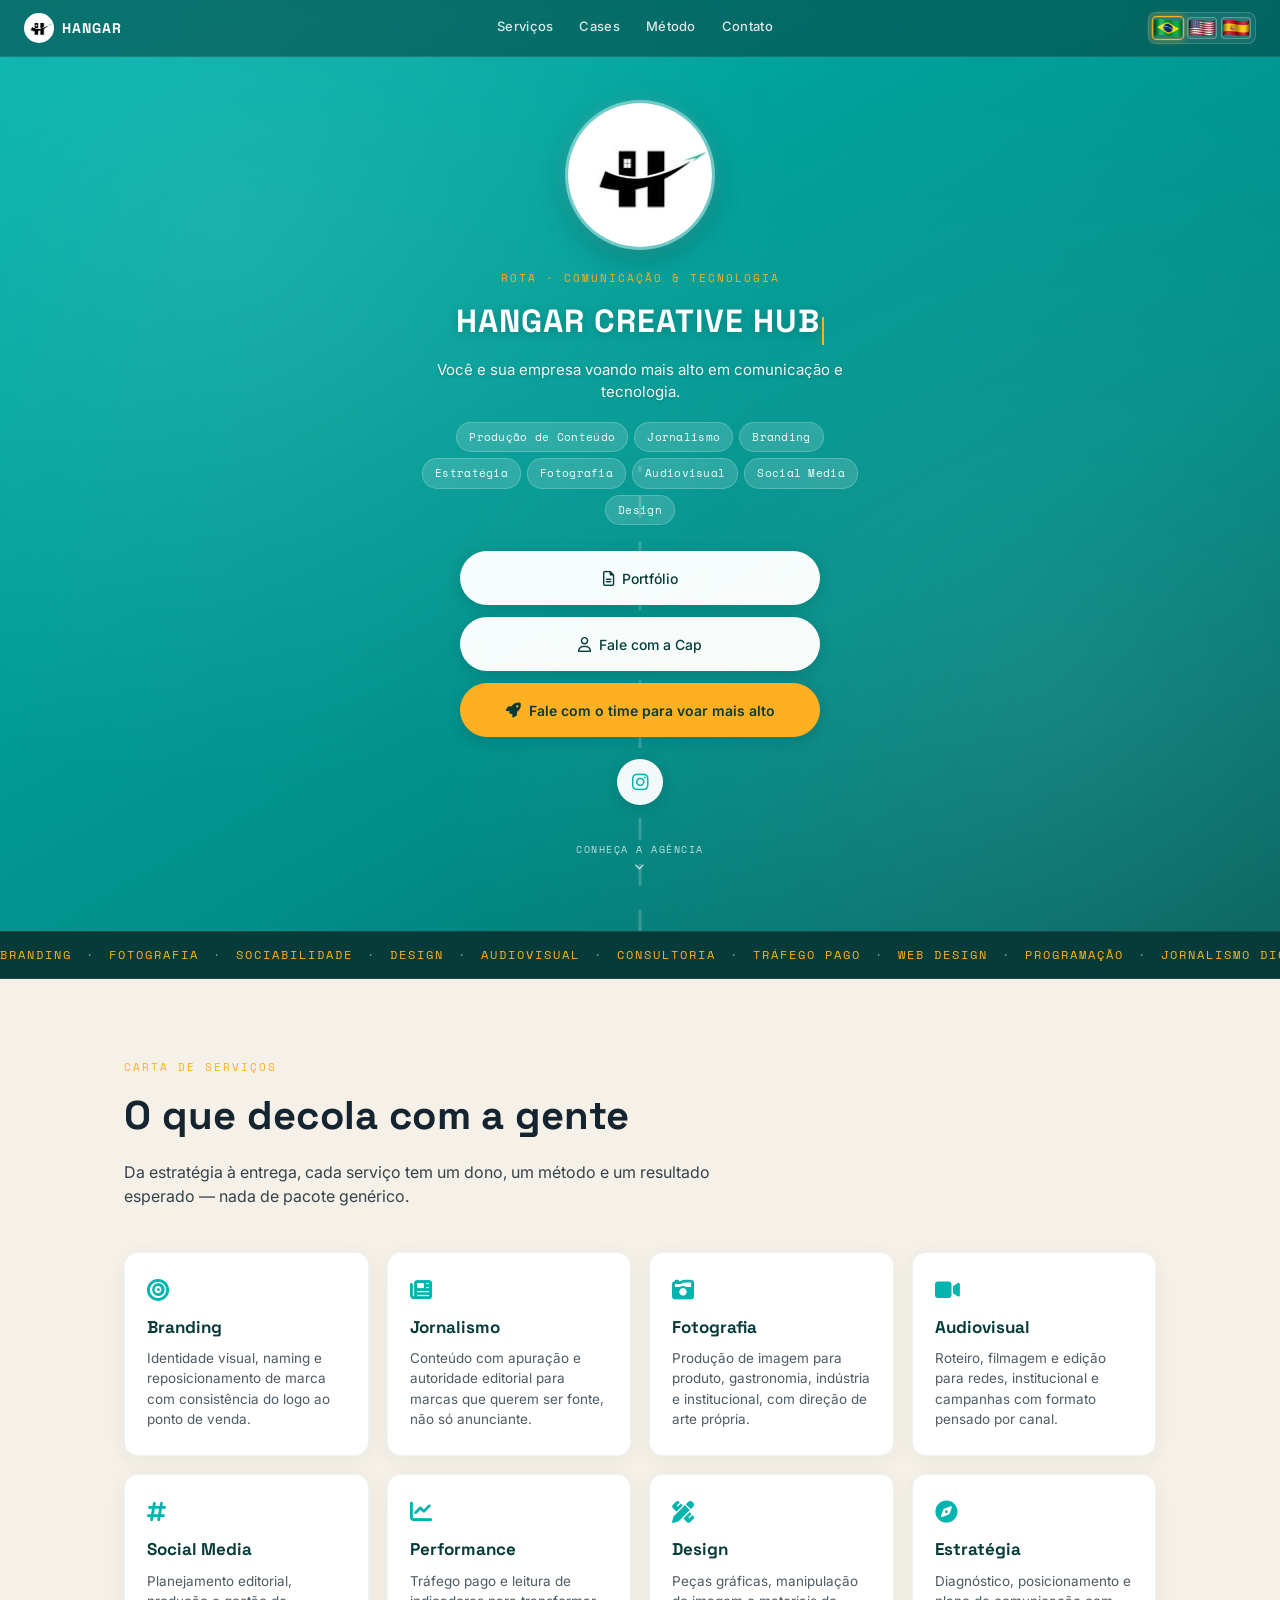
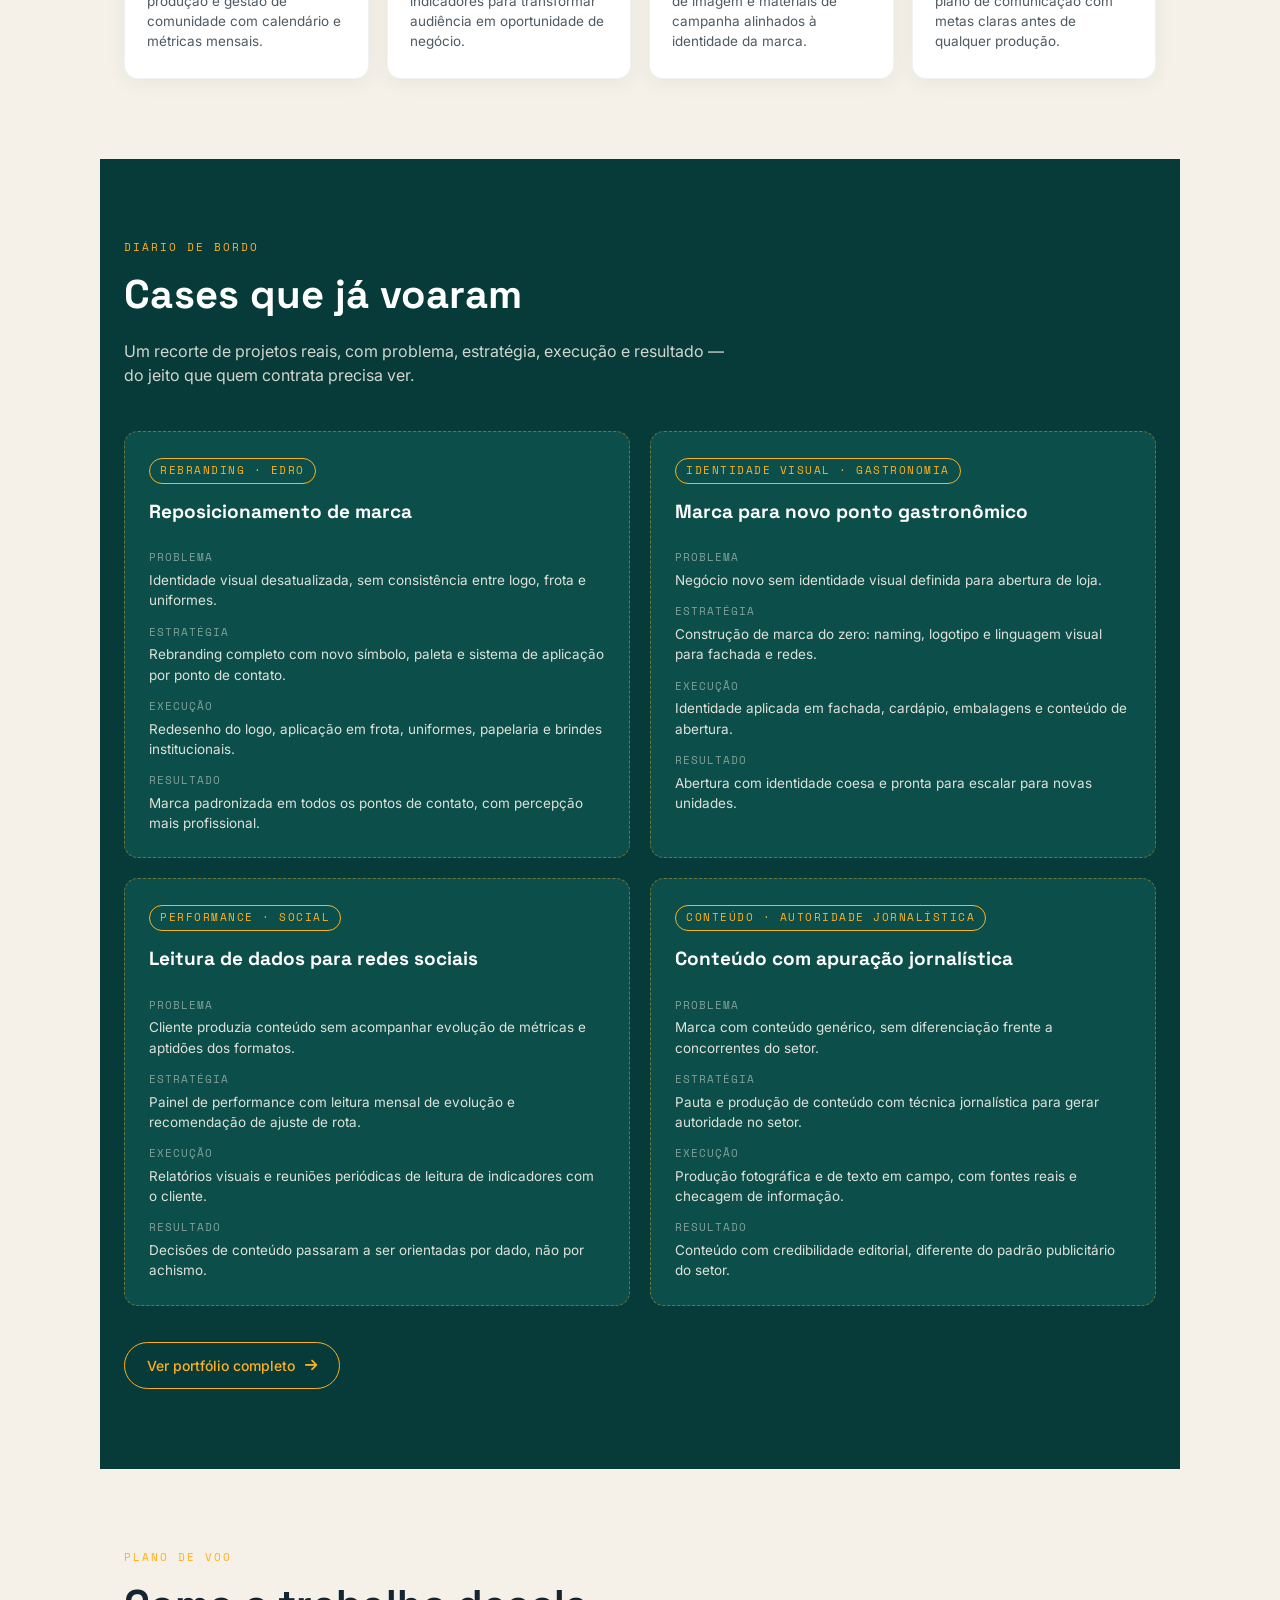
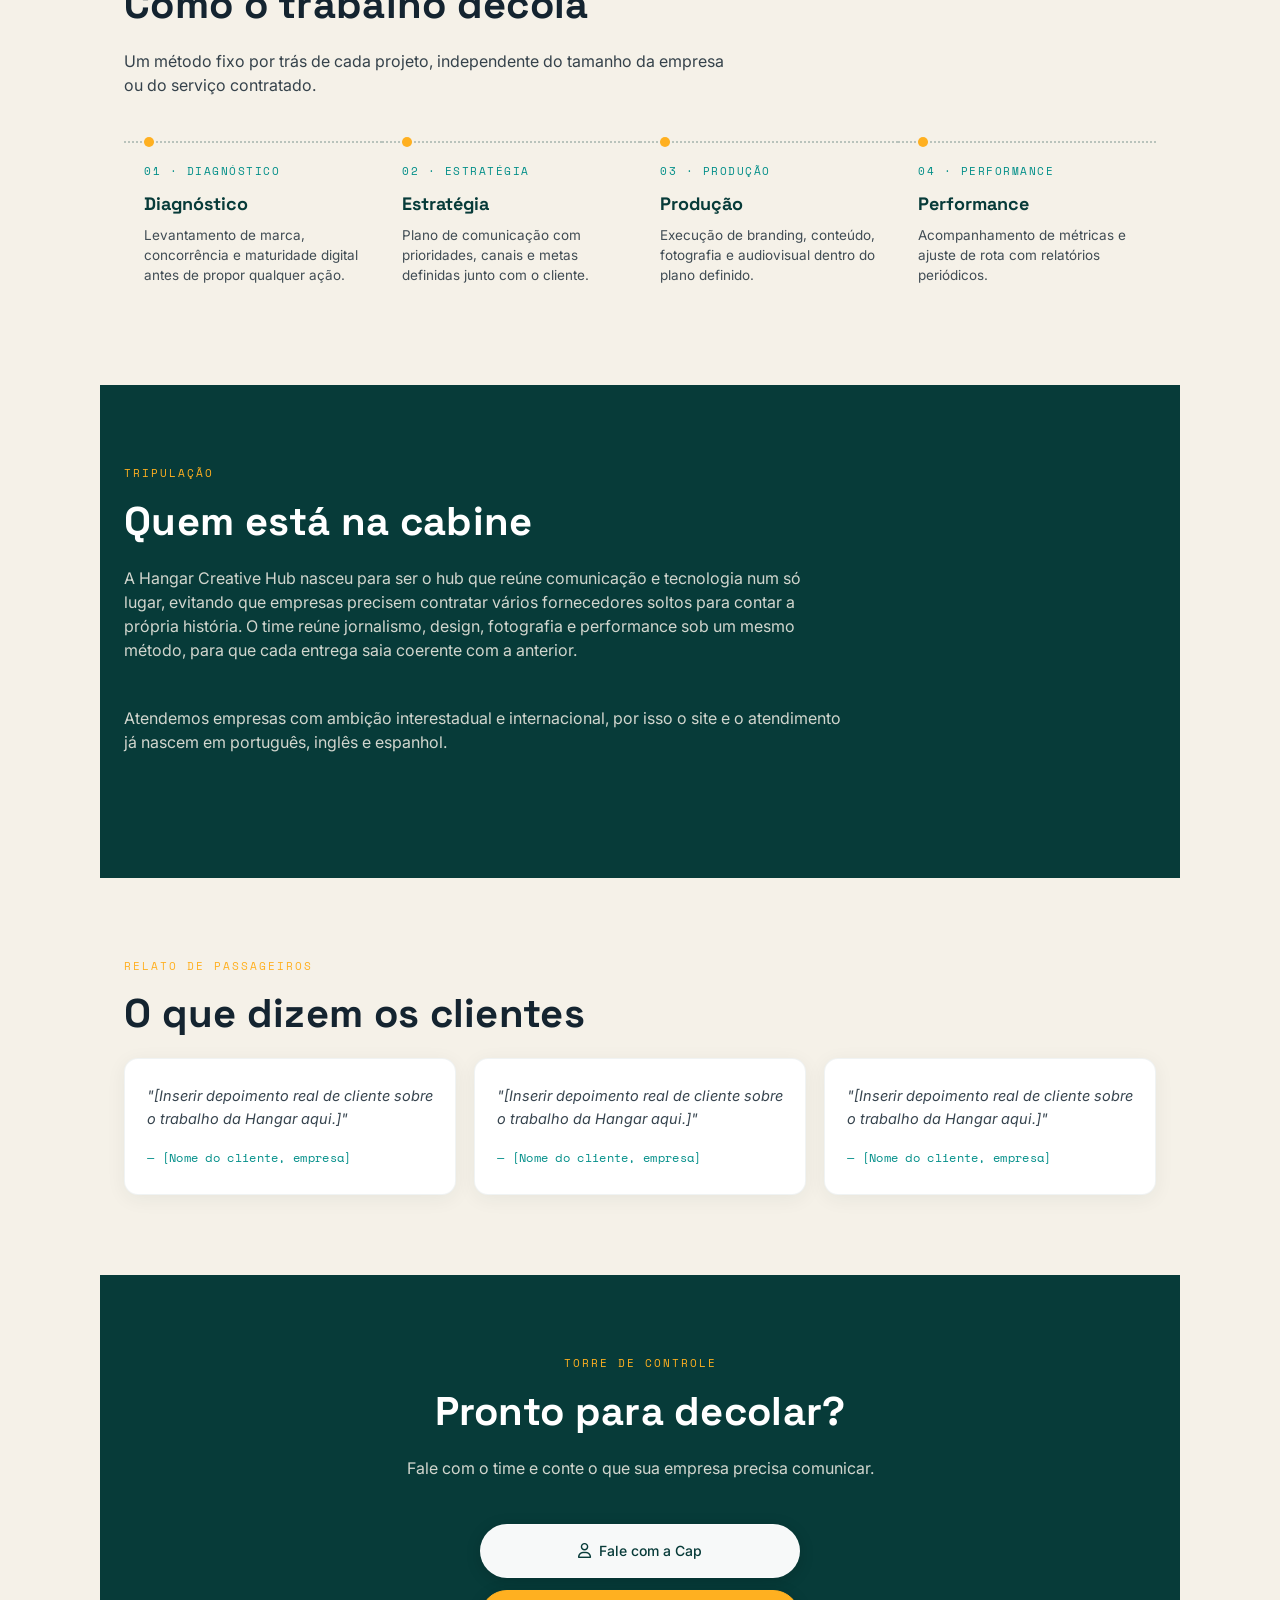
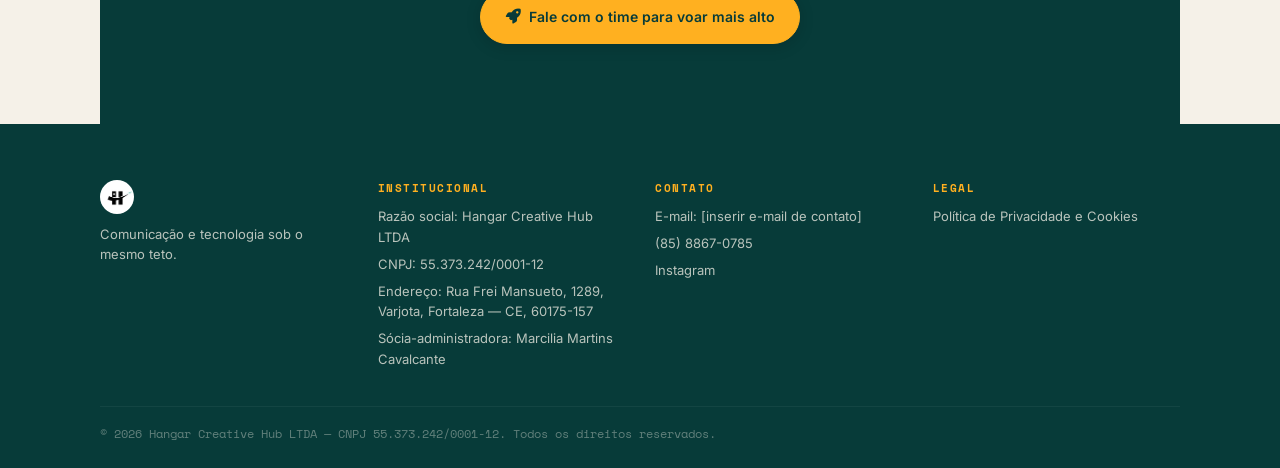
==== index.html @ 0e2d7eeb "Add files via upload" ====
<!DOCTYPE html>
<html lang="pt-BR">
<head>
<meta charset="UTF-8">
<meta name="viewport" content="width=device-width, initial-scale=1.0">
<title>Hangar Creative Hub | Agência de Comunicação e Tecnologia</title>
<meta name="description" content="Hangar Creative Hub: agência de branding, jornalismo, conteúdo, performance e design que faz você e sua empresa voarem mais alto. Estratégia, produção e resultado, tudo sob o mesmo teto.">
<meta property="og:title" content="Hangar Creative Hub">
<meta property="og:description" content="Você e sua empresa voando mais alto em comunicação e tecnologia.">
<meta property="og:type" content="website">
<meta property="og:url" content="https://www.hangarcreativehub.com/">
<link rel="icon" href="images/logo-hangar.png">

<!-- Fontes -->
<link rel="preconnect" href="https://fonts.googleapis.com">
<link href="https://fonts.googleapis.com/css2?family=Space+Grotesk:wght@500;700&family=Space+Mono:wght@400;700&family=Inter:wght@300;400;500;600&display=swap" rel="stylesheet">

<!-- CSS -->
<link rel="stylesheet" href="style.css">
<link rel="stylesheet" href="https://cdnjs.cloudflare.com/ajax/libs/font-awesome/6.4.0/css/all.min.css">

<script type="application/ld+json">
{
  "@context": "https://schema.org",
  "@type": "Organization",
  "name": "Hangar Creative Hub",
  "legalName": "Hangar Creative Hub LTDA",
  "taxID": "55.373.242/0001-12",
  "url": "https://www.hangarcreativehub.com/",
  "logo": "https://www.hangarcreativehub.com/images/logo-hangar.png",
  "description": "Agência de branding, jornalismo, conteúdo, performance e design.",
  "sameAs": ["https://www.instagram.com/hangarcreativehub/"],
  "address": {
    "@type": "PostalAddress",
    "streetAddress": "Rua Frei Mansueto, 1289, Varjota",
    "addressLocality": "Fortaleza",
    "addressRegion": "CE",
    "postalCode": "60175-157",
    "addressCountry": "BR"
  }
}
</script>
</head>
<body>

<!-- TOPO FIXO -->
<header class="topbar">
    <a href="#topo" class="topbar-logo">
        <img src="images/logo-hangar.png" alt="Hangar Creative Hub">
        <span>HANGAR</span>
    </a>

    <nav class="topbar-nav">
        <a href="#servicos" data-i18n="nav.servicos">Serviços</a>
        <a href="#cases" data-i18n="nav.cases">Cases</a>
        <a href="#metodo" data-i18n="nav.metodo">Método</a>
        <a href="#contato" data-i18n="nav.contato">Contato</a>
    </nav>

    <div class="language-selector">
        <button class="lang-btn pt active" data-lang="pt" title="Português">
            <img src="images/brasil.png" alt="Português" class="flag-icon">
        </button>
        <button class="lang-btn en" data-lang="en" title="English">
            <img src="images/eua.png" alt="English" class="flag-icon">
        </button>
        <button class="lang-btn es" data-lang="es" title="Español">
            <img src="images/es.png" alt="Español" class="flag-icon">
        </button>
    </div>
</header>

<main id="topo">

    <!-- HERO / CARTÃO DE LINKS -->
    <section class="hero">
        <div class="hero-runway" aria-hidden="true">
            <i class="fas fa-paper-plane hero-plane" aria-hidden="true"></i>
        </div>
        <div class="hero-inner">
            <img src="images/logo-hangar.png" alt="Hangar Creative Hub" class="profile-pic">

            <p class="eyebrow" data-i18n="hero.eyebrow">ROTA · COMUNICAÇÃO &amp; TECNOLOGIA</p>

            <h1 id="typingTitle">HANGAR CREATIVE HUB</h1>

            <p class="main-description" data-i18n="hero.subtitle">Você e sua empresa voando mais alto em comunicação e tecnologia.</p>

            <div class="bubbles-container">
                <span class="bubble" data-i18n="bubble.1">Produção de Conteúdo</span>
                <span class="bubble" data-i18n="bubble.2">Jornalismo</span>
                <span class="bubble" data-i18n="bubble.3">Branding</span>
                <span class="bubble" data-i18n="bubble.4">Estratégia</span>
                <span class="bubble" data-i18n="bubble.5">Fotografia</span>
                <span class="bubble" data-i18n="bubble.6">Audiovisual</span>
                <span class="bubble" data-i18n="bubble.7">Social Media</span>
                <span class="bubble" data-i18n="bubble.8">Design</span>
            </div>

            <div class="buttons-container">
                <a href="Portifolio/Portifolio Hangar.pdf" target="_blank" class="link-button portfolio" rel="noopener noreferrer">
                    <div class="link-button-content">
                        <i class="far fa-file-alt"></i>
                        <span class="button-text" data-i18n="btn.portfolio">Portfólio</span>
                    </div>
                </a>

                <a href="https://api.whatsapp.com/send?phone=558588670785&text=Olá! Gostaria de falar com a Cap da Hangar Creative Hub."
                   class="link-button cap" target="_blank" rel="noopener noreferrer">
                    <div class="link-button-content">
                        <i class="far fa-user"></i>
                        <span class="button-text" data-i18n="btn.cap">Fale com a Cap</span>
                    </div>
                </a>

                <a href="https://api.whatsapp.com/send?phone=5511998933401&text=Olá! Quero falar com o time da Hangar Creative Hub e voar mais alto."
                   class="link-button" target="_blank" rel="noopener noreferrer">
                    <div class="link-button-content">
                        <i class="fas fa-rocket"></i>
                        <span class="button-text" data-i18n="btn.team">Fale com o time para voar mais alto</span>
                    </div>
                </a>
            </div>

            <div class="social-links">
                <a href="https://www.instagram.com/hangarcreativehub/" class="social-icon" aria-label="Instagram" target="_blank" rel="noopener noreferrer">
                    <i class="fab fa-instagram"></i>
                </a>
            </div>

            <a class="scroll-cue" href="#servicos" aria-label="Rolar para saber mais">
                <span data-i18n="hero.scroll">conheça a agência</span>
                <i class="fas fa-chevron-down"></i>
            </a>
        </div>
    </section>

    <!-- PAINEL DE APTIDÕES ESTILO QUADRO DE VOOS -->
    <section class="board" aria-label="Aptidões">
        <div class="board-track">
            <span data-i18n="board.1">BRANDING</span>
            <span>·</span>
            <span data-i18n="board.2">FOTOGRAFIA</span>
            <span>·</span>
            <span data-i18n="board.3">SOCIABILIDADE</span>
            <span>·</span>
            <span data-i18n="board.4">DESIGN</span>
            <span>·</span>
            <span data-i18n="board.5">AUDIOVISUAL</span>
            <span>·</span>
            <span data-i18n="board.6">CONSULTORIA</span>
            <span>·</span>
            <span data-i18n="board.7">TRÁFEGO PAGO</span>
            <span>·</span>
            <span data-i18n="board.8">WEB DESIGN</span>
            <span>·</span>
            <span data-i18n="board.9">PROGRAMAÇÃO</span>
            <span>·</span>
            <span data-i18n="board.10">JORNALISMO DIGITAL</span>
            <span>·</span>
        </div>
    </section>

    <!-- SERVIÇOS -->
    <section id="servicos" class="section section-light">
        <p class="eyebrow" data-i18n="servicos.eyebrow">CARTA DE SERVIÇOS</p>
        <h2 data-i18n="servicos.titulo">O que decola com a gente</h2>
        <p class="section-lead" data-i18n="servicos.lead">Da estratégia à entrega, cada serviço tem um dono, um método e um resultado esperado — nada de pacote genérico.</p>

        <div class="cards-grid">
            <article class="service-card">
                <i class="fas fa-bullseye"></i>
                <h3 data-i18n="servico.branding.titulo">Branding</h3>
                <p data-i18n="servico.branding.desc">Identidade visual, naming e reposicionamento de marca com consistência do logo ao ponto de venda.</p>
            </article>
            <article class="service-card">
                <i class="fas fa-newspaper"></i>
                <h3 data-i18n="servico.jornalismo.titulo">Jornalismo</h3>
                <p data-i18n="servico.jornalismo.desc">Conteúdo com apuração e autoridade editorial para marcas que querem ser fonte, não só anunciante.</p>
            </article>
            <article class="service-card">
                <i class="fas fa-camera-retro"></i>
                <h3 data-i18n="servico.fotografia.titulo">Fotografia</h3>
                <p data-i18n="servico.fotografia.desc">Produção de imagem para produto, gastronomia, indústria e institucional, com direção de arte própria.</p>
            </article>
            <article class="service-card">
                <i class="fas fa-video"></i>
                <h3 data-i18n="servico.audiovisual.titulo">Audiovisual</h3>
                <p data-i18n="servico.audiovisual.desc">Roteiro, filmagem e edição para redes, institucional e campanhas com formato pensado por canal.</p>
            </article>
            <article class="service-card">
                <i class="fas fa-hashtag"></i>
                <h3 data-i18n="servico.social.titulo">Social Media</h3>
                <p data-i18n="servico.social.desc">Planejamento editorial, produção e gestão de comunidade com calendário e métricas mensais.</p>
            </article>
            <article class="service-card">
                <i class="fas fa-chart-line"></i>
                <h3 data-i18n="servico.performance.titulo">Performance</h3>
                <p data-i18n="servico.performance.desc">Tráfego pago e leitura de indicadores para transformar audiência em oportunidade de negócio.</p>
            </article>
            <article class="service-card">
                <i class="fas fa-pen-ruler"></i>
                <h3 data-i18n="servico.design.titulo">Design</h3>
                <p data-i18n="servico.design.desc">Peças gráficas, manipulação de imagem e materiais de campanha alinhados à identidade da marca.</p>
            </article>
            <article class="service-card">
                <i class="fas fa-compass"></i>
                <h3 data-i18n="servico.estrategia.titulo">Estratégia</h3>
                <p data-i18n="servico.estrategia.desc">Diagnóstico, posicionamento e plano de comunicação com metas claras antes de qualquer produção.</p>
            </article>
        </div>
    </section>

    <!-- CASES -->
    <section id="cases" class="section section-dark">
        <p class="eyebrow" data-i18n="cases.eyebrow">DIÁRIO DE BORDO</p>
        <h2 data-i18n="cases.titulo">Cases que já voaram</h2>
        <p class="section-lead" data-i18n="cases.lead">Um recorte de projetos reais, com problema, estratégia, execução e resultado — do jeito que quem contrata precisa ver.</p>

        <div class="cases-grid">
            <article class="case-card">
                <div class="case-tag" data-i18n="case1.tag">REBRANDING · EDRO</div>
                <h3 data-i18n="case1.titulo">Reposicionamento de marca</h3>
                <dl>
                    <dt data-i18n="case.problema">Problema</dt>
                    <dd data-i18n="case1.problema">Identidade visual desatualizada, sem consistência entre logo, frota e uniformes.</dd>
                    <dt data-i18n="case.estrategia">Estratégia</dt>
                    <dd data-i18n="case1.estrategia">Rebranding completo com novo símbolo, paleta e sistema de aplicação por ponto de contato.</dd>
                    <dt data-i18n="case.execucao">Execução</dt>
                    <dd data-i18n="case1.execucao">Redesenho do logo, aplicação em frota, uniformes, papelaria e brindes institucionais.</dd>
                    <dt data-i18n="case.resultado">Resultado</dt>
                    <dd data-i18n="case1.resultado">Marca padronizada em todos os pontos de contato, com percepção mais profissional. <em data-i18n="case.metricaplaceholder">[inserir métrica real de resultado]</em></dd>
                </dl>
            </article>

            <article class="case-card">
                <div class="case-tag" data-i18n="case2.tag">IDENTIDADE VISUAL · GASTRONOMIA</div>
                <h3 data-i18n="case2.titulo">Marca para novo ponto gastronômico</h3>
                <dl>
                    <dt data-i18n="case.problema">Problema</dt>
                    <dd data-i18n="case2.problema">Negócio novo sem identidade visual definida para abertura de loja.</dd>
                    <dt data-i18n="case.estrategia">Estratégia</dt>
                    <dd data-i18n="case2.estrategia">Construção de marca do zero: naming, logotipo e linguagem visual para fachada e redes.</dd>
                    <dt data-i18n="case.execucao">Execução</dt>
                    <dd data-i18n="case2.execucao">Identidade aplicada em fachada, cardápio, embalagens e conteúdo de abertura.</dd>
                    <dt data-i18n="case.resultado">Resultado</dt>
                    <dd data-i18n="case2.resultado">Abertura com identidade coesa e pronta para escalar para novas unidades. <em data-i18n="case.metricaplaceholder">[inserir métrica real de resultado]</em></dd>
                </dl>
            </article>

            <article class="case-card">
                <div class="case-tag" data-i18n="case3.tag">PERFORMANCE · SOCIAL</div>
                <h3 data-i18n="case3.titulo">Leitura de dados para redes sociais</h3>
                <dl>
                    <dt data-i18n="case.problema">Problema</dt>
                    <dd data-i18n="case3.problema">Cliente produzia conteúdo sem acompanhar evolução de métricas e aptidões dos formatos.</dd>
                    <dt data-i18n="case.estrategia">Estratégia</dt>
                    <dd data-i18n="case3.estrategia">Painel de performance com leitura mensal de evolução e recomendação de ajuste de rota.</dd>
                    <dt data-i18n="case.execucao">Execução</dt>
                    <dd data-i18n="case3.execucao">Relatórios visuais e reuniões periódicas de leitura de indicadores com o cliente.</dd>
                    <dt data-i18n="case.resultado">Resultado</dt>
                    <dd data-i18n="case3.resultado">Decisões de conteúdo passaram a ser orientadas por dado, não por achismo. <em data-i18n="case.metricaplaceholder">[inserir métrica real de resultado]</em></dd>
                </dl>
            </article>

            <article class="case-card">
                <div class="case-tag" data-i18n="case4.tag">CONTEÚDO · AUTORIDADE JORNALÍSTICA</div>
                <h3 data-i18n="case4.titulo">Conteúdo com apuração jornalística</h3>
                <dl>
                    <dt data-i18n="case.problema">Problema</dt>
                    <dd data-i18n="case4.problema">Marca com conteúdo genérico, sem diferenciação frente a concorrentes do setor.</dd>
                    <dt data-i18n="case.estrategia">Estratégia</dt>
                    <dd data-i18n="case4.estrategia">Pauta e produção de conteúdo com técnica jornalística para gerar autoridade no setor.</dd>
                    <dt data-i18n="case.execucao">Execução</dt>
                    <dd data-i18n="case4.execucao">Produção fotográfica e de texto em campo, com fontes reais e checagem de informação.</dd>
                    <dt data-i18n="case.resultado">Resultado</dt>
                    <dd data-i18n="case4.resultado">Conteúdo com credibilidade editorial, diferente do padrão publicitário do setor. <em data-i18n="case.metricaplaceholder">[inserir métrica real de resultado]</em></dd>
                </dl>
            </article>
        </div>

        <a href="Portifolio/Portifolio Hangar.pdf" target="_blank" rel="noopener noreferrer" class="ghost-button">
            <span data-i18n="cases.cta">Ver portfólio completo</span> <i class="fas fa-arrow-right"></i>
        </a>
    </section>

    <!-- MÉTODO -->
    <section id="metodo" class="section section-light">
        <p class="eyebrow" data-i18n="metodo.eyebrow">PLANO DE VOO</p>
        <h2 data-i18n="metodo.titulo">Como o trabalho decola</h2>
        <p class="section-lead" data-i18n="metodo.lead">Um método fixo por trás de cada projeto, independente do tamanho da empresa ou do serviço contratado.</p>

        <ol class="flightpath">
            <li>
                <span class="leg">01 · DIAGNÓSTICO</span>
                <h3 data-i18n="metodo1.titulo">Diagnóstico</h3>
                <p data-i18n="metodo1.desc">Levantamento de marca, concorrência e maturidade digital antes de propor qualquer ação.</p>
            </li>
            <li>
                <span class="leg">02 · ESTRATÉGIA</span>
                <h3 data-i18n="metodo2.titulo">Estratégia</h3>
                <p data-i18n="metodo2.desc">Plano de comunicação com prioridades, canais e metas definidas junto com o cliente.</p>
            </li>
            <li>
                <span class="leg">03 · PRODUÇÃO</span>
                <h3 data-i18n="metodo3.titulo">Produção</h3>
                <p data-i18n="metodo3.desc">Execução de branding, conteúdo, fotografia e audiovisual dentro do plano definido.</p>
            </li>
            <li>
                <span class="leg">04 · PERFORMANCE</span>
                <h3 data-i18n="metodo4.titulo">Performance</h3>
                <p data-i18n="metodo4.desc">Acompanhamento de métricas e ajuste de rota com relatórios periódicos.</p>
            </li>
        </ol>
    </section>

    <!-- SOBRE -->
    <section id="sobre" class="section section-dark sobre">
        <p class="eyebrow" data-i18n="sobre.eyebrow">TRIPULAÇÃO</p>
        <h2 data-i18n="sobre.titulo">Quem está na cabine</h2>
        <p class="section-lead" data-i18n="sobre.lead">A Hangar Creative Hub nasceu para ser o hub que reúne comunicação e tecnologia num só lugar, evitando que empresas precisem contratar vários fornecedores soltos para contar a própria história. O time reúne jornalismo, design, fotografia e performance sob um mesmo método, para que cada entrega saia coerente com a anterior.</p>
        <p class="section-lead" data-i18n="sobre.lead2">Atendemos empresas com ambição interestadual e internacional, por isso o site e o atendimento já nascem em português, inglês e espanhol.</p>
    </section>

    <!-- DEPOIMENTOS -->
    <section id="depoimentos" class="section section-light">
        <p class="eyebrow" data-i18n="depo.eyebrow">RELATO DE PASSAGEIROS</p>
        <h2 data-i18n="depo.titulo">O que dizem os clientes</h2>
        <div class="cards-grid testimonials">
            <blockquote class="testimonial">
                <p data-i18n="depo1.texto">"[Inserir depoimento real de cliente sobre o trabalho da Hangar aqui.]"</p>
                <cite data-i18n="depo1.autor">— [Nome do cliente, empresa]</cite>
            </blockquote>
            <blockquote class="testimonial">
                <p data-i18n="depo2.texto">"[Inserir depoimento real de cliente sobre o trabalho da Hangar aqui.]"</p>
                <cite data-i18n="depo2.autor">— [Nome do cliente, empresa]</cite>
            </blockquote>
            <blockquote class="testimonial">
                <p data-i18n="depo3.texto">"[Inserir depoimento real de cliente sobre o trabalho da Hangar aqui.]"</p>
                <cite data-i18n="depo3.autor">— [Nome do cliente, empresa]</cite>
            </blockquote>
        </div>
    </section>

    <!-- CONTATO -->
    <section id="contato" class="section section-dark contato">
        <div class="contato-inner">
            <p class="eyebrow" data-i18n="contato.eyebrow">TORRE DE CONTROLE</p>
            <h2 data-i18n="contato.titulo">Pronto para decolar?</h2>
            <p class="section-lead" data-i18n="contato.lead">Fale com o time e conte o que sua empresa precisa comunicar.</p>
            <div class="buttons-container narrow">
                <a href="https://api.whatsapp.com/send?phone=558588670785&text=Olá! Gostaria de falar com a Cap da Hangar Creative Hub."
                   class="link-button cap" target="_blank" rel="noopener noreferrer">
                    <div class="link-button-content">
                        <i class="far fa-user"></i>
                        <span class="button-text" data-i18n="btn.cap">Fale com a Cap</span>
                    </div>
                </a>
                <a href="https://api.whatsapp.com/send?phone=5511998933401&text=Olá! Quero falar com o time da Hangar Creative Hub e voar mais alto."
                   class="link-button" target="_blank" rel="noopener noreferrer">
                    <div class="link-button-content">
                        <i class="fas fa-rocket"></i>
                        <span class="button-text" data-i18n="btn.team">Fale com o time para voar mais alto</span>
                    </div>
                </a>
            </div>
        </div>
    </section>

</main>

<!-- RODAPÉ / TRANSPARÊNCIA INSTITUCIONAL -->
<footer class="site-footer">
    <div class="footer-grid">
        <div>
            <img src="images/logo-hangar.png" alt="Hangar Creative Hub" class="footer-logo">
            <p data-i18n="footer.tagline">Comunicação e tecnologia sob o mesmo teto.</p>
        </div>
        <div>
            <h4 data-i18n="footer.institucional">Institucional</h4>
            <p data-i18n="footer.razaosocial">Razão social: Hangar Creative Hub LTDA</p>
            <p data-i18n="footer.cnpj">CNPJ: 55.373.242/0001-12</p>
            <p data-i18n="footer.endereco">Endereço: Rua Frei Mansueto, 1289, Varjota, Fortaleza — CE, 60175-157</p>
            <p data-i18n="footer.socia">Sócia-administradora: Marcilia Martins Cavalcante</p>
        </div>
        <div>
            <h4 data-i18n="footer.contato">Contato</h4>
            <p data-i18n="footer.email">E-mail: [inserir e-mail de contato]</p>
            <p><a href="tel:+558588670785">(85) 8867-0785</a></p>
            <p><a href="https://www.instagram.com/hangarcreativehub/" target="_blank" rel="noopener noreferrer">Instagram</a></p>
        </div>
        <div>
            <h4 data-i18n="footer.legal">Legal</h4>
            <p><a href="privacidade.html" data-i18n="footer.privacidade">Política de Privacidade e Cookies</a></p>
        </div>
    </div>
    <p class="footer-copy" data-i18n="footer.copy">© 2026 Hangar Creative Hub LTDA — CNPJ 55.373.242/0001-12. Todos os direitos reservados.</p>
</footer>

<script src="script.js"></script>
</body>
</html>
---- style.css ----
/* ============================================
   HANGAR CREATIVE HUB — Design tokens
   Tema: aviação / hangar / "voar mais alto"
   ============================================ */
:root {
    --teal: #01B5AE;
    --teal-dark: #018E88;
    --navy: #073B39;
    --navy-soft: #0C4F4A;
    --sand: #F5F1E8;
    --amber: #FFB020;
    --white: #FFFFFF;
    --ink: #142430;

    --font-display: 'Space Grotesk', 'Inter', sans-serif;
    --font-body: 'Inter', -apple-system, BlinkMacSystemFont, 'Segoe UI', Roboto, sans-serif;
    --font-mono: 'Space Mono', monospace;

    --radius-lg: 22px;
    --radius-md: 14px;
    --radius-pill: 45px;
}

* {
    margin: 0;
    padding: 0;
    box-sizing: border-box;
}

html {
    scroll-behavior: smooth;
}

body {
    font-family: var(--font-body);
    color: var(--ink);
    line-height: 1.5;
    background: var(--sand);
    overflow-x: hidden;
}

@media (prefers-reduced-motion: reduce) {
    html { scroll-behavior: auto; }
    * { animation-duration: 0.01ms !important; animation-iteration-count: 1 !important; transition-duration: 0.01ms !important; }
}

a { color: inherit; }

img { max-width: 100%; display: block; }

/* ============ TOPBAR ============ */
.topbar {
    position: fixed;
    top: 0;
    left: 0;
    width: 100%;
    z-index: 1000;
    display: flex;
    align-items: center;
    justify-content: space-between;
    padding: 12px 24px;
    background: rgba(7, 59, 57, 0.55);
    backdrop-filter: blur(10px);
    -webkit-backdrop-filter: blur(10px);
    border-bottom: 1px solid rgba(255, 255, 255, 0.08);
}

.topbar-logo {
    display: flex;
    align-items: center;
    gap: 8px;
    text-decoration: none;
    color: var(--white);
    font-family: var(--font-display);
    font-weight: 700;
    letter-spacing: 1px;
    font-size: 14px;
}

.topbar-logo img {
    width: 30px;
    height: 30px;
    border-radius: 50%;
}

.topbar-nav {
    display: none;
    gap: 26px;
}

.topbar-nav a {
    text-decoration: none;
    color: rgba(255, 255, 255, 0.85);
    font-size: 13px;
    font-weight: 500;
    letter-spacing: 0.3px;
    transition: color 0.2s ease;
    position: relative;
    padding-bottom: 3px;
}

.topbar-nav a::after {
    content: '';
    position: absolute;
    left: 0;
    bottom: 0;
    width: 0%;
    height: 1.5px;
    background: var(--amber);
    transition: width 0.25s ease;
}

.topbar-nav a:hover::after { width: 100%; }

.topbar-nav a:hover { color: var(--amber); }

@media (min-width: 860px) {
    .topbar-nav { display: flex; }
}

/* ============ SELETOR DE IDIOMA ============ */
.language-selector {
    display: flex;
    gap: 4px;
    background: rgba(255, 255, 255, 0.08);
    padding: 4px;
    border-radius: 8px;
    border: 1px solid rgba(255, 255, 255, 0.15);
}

.lang-btn {
    width: 30px;
    height: 22px;
    border-radius: 4px;
    border: 1.5px solid rgba(255, 255, 255, 0.25);
    background: rgba(255, 255, 255, 0.08);
    cursor: pointer;
    transition: all 0.2s ease;
    display: flex;
    align-items: center;
    justify-content: center;
    padding: 0;
    overflow: hidden;
}

.lang-btn:hover { transform: scale(1.08); border-color: rgba(255, 255, 255, 0.5); }

.lang-btn.active {
    border-color: var(--amber);
    box-shadow: 0 0 8px rgba(255, 176, 32, 0.5);
    transform: scale(1.08);
}

.flag-icon { width: 100%; height: 100%; object-fit: cover; display: block; }

/* ============ HERO ============ */
.hero {
    position: relative;
    min-height: 100vh;
    display: flex;
    align-items: center;
    justify-content: center;
    padding: 100px 20px 60px;
    background:
        radial-gradient(circle at 18% 25%, rgba(255, 255, 255, 0.10) 0%, transparent 45%),
        radial-gradient(circle at 82% 75%, rgba(255, 255, 255, 0.08) 0%, transparent 50%),
        linear-gradient(150deg, var(--teal) 0%, var(--teal-dark) 65%, var(--navy) 130%);
    overflow: hidden;
}

/* pista/runway decorativa */
.hero-runway {
    position: absolute;
    left: 50%;
    bottom: -10%;
    width: 3px;
    height: 60%;
    transform: translateX(-50%) rotate(0deg);
    background-image: repeating-linear-gradient(
        to top,
        rgba(255, 255, 255, 0.55) 0,
        rgba(255, 255, 255, 0.55) 22px,
        transparent 22px,
        transparent 46px
    );
    opacity: 0.35;
    pointer-events: none;
}

.hero-plane {
    position: absolute;
    left: 50%;
    bottom: 0;
    color: var(--amber);
    font-size: 14px;
    transform: translateX(-50%) rotate(-90deg);
    animation: flyUp 5s ease-in-out infinite;
    text-shadow: 0 0 10px rgba(255, 176, 32, 0.6);
}

@keyframes flyUp {
    0% { bottom: 0%; opacity: 0; }
    10% { opacity: 1; }
    90% { opacity: 1; }
    100% { bottom: 100%; opacity: 0; }
}

.hero-inner {
    max-width: 440px;
    width: 100%;
    text-align: center;
    position: relative;
    z-index: 1;
}

.profile-pic {
    width: 150px;
    height: 150px;
    border-radius: 50%;
    object-fit: cover;
    margin: 0 auto 20px;
    background: rgba(255, 255, 255, 0.12);
    border: 3px solid rgba(255, 255, 255, 0.35);
    box-shadow: 0 8px 30px rgba(0, 0, 0, 0.2), 0 0 15px rgba(255, 255, 255, 0.15);
    animation: slideUp 0.5s ease both;
}

.eyebrow {
    font-family: var(--font-mono);
    font-size: 11px;
    letter-spacing: 2px;
    text-transform: uppercase;
    color: var(--amber);
    margin-bottom: 10px;
}

.hero h1 {
    font-family: var(--font-display);
    font-size: 32px;
    font-weight: 700;
    color: var(--white);
    letter-spacing: 1px;
    min-height: 42px;
    margin-bottom: 14px;
    text-shadow: 0 2px 10px rgba(0, 0, 0, 0.2);
}

.typing-cursor {
    display: inline-block;
    width: 2px;
    height: 28px;
    background-color: var(--amber);
    margin-left: 2px;
    animation: blink 1s infinite;
    vertical-align: bottom;
}

@keyframes blink { 0%, 100% { opacity: 1; } 50% { opacity: 0; } }

.main-description {
    font-size: 15px;
    color: rgba(255, 255, 255, 0.95);
    margin-bottom: 18px;
    line-height: 1.5;
    text-shadow: 0 1px 3px rgba(0, 0, 0, 0.2);
    animation: slideUp 0.5s ease 0.05s both;
}

.bubbles-container {
    display: flex;
    flex-wrap: wrap;
    justify-content: center;
    gap: 6px;
    margin-bottom: 26px;
    animation: slideUp 0.5s ease 0.1s both;
}

.bubble {
    background: rgba(255, 255, 255, 0.15);
    color: rgba(255, 255, 255, 0.95);
    padding: 6px 12px;
    border-radius: 15px;
    font-size: 11px;
    font-family: var(--font-mono);
    letter-spacing: 0.3px;
    border: 1px solid rgba(255, 255, 255, 0.2);
    backdrop-filter: blur(4px);
    transition: all 0.2s ease;
    white-space: nowrap;
}

.bubble:hover { transform: scale(1.08); background: rgba(255, 255, 255, 0.3); }

.buttons-container {
    display: flex;
    flex-direction: column;
    gap: 12px;
    width: 100%;
    max-width: 360px;
    margin: 0 auto 22px;
}

.buttons-container.narrow { max-width: 320px; }

.link-button {
    display: flex;
    align-items: center;
    justify-content: center;
    background: rgba(255, 255, 255, 0.97);
    border: 1.5px solid rgba(255, 255, 255, 0.4);
    border-radius: var(--radius-pill);
    text-decoration: none;
    font-weight: 500;
    font-size: 14px;
    transition: all 0.2s ease;
    height: 54px;
    width: 100%;
    box-shadow: 0 3px 15px rgba(0, 0, 0, 0.15);
    padding: 0 20px;
    animation: slideUp 0.5s ease both;
}

.link-button.portfolio, .link-button.cap { color: var(--navy) !important; }
.link-button.portfolio i, .link-button.cap i { color: var(--navy) !important; }

.link-button:not(.portfolio):not(.cap) { color: var(--teal-dark); background: var(--amber); border-color: var(--amber); }
.link-button:not(.portfolio):not(.cap) i { color: var(--navy); }
.link-button:not(.portfolio):not(.cap) .button-text { color: var(--navy); font-weight: 600; }

.link-button:hover {
    transform: translateY(-2px);
    box-shadow: 0 6px 22px rgba(0, 0, 0, 0.2);
}

.link-button-content { display: flex; align-items: center; justify-content: center; width: 100%; gap: 8px; }
.link-button i { font-size: 15px; }
.button-text { text-align: center; white-space: nowrap; overflow: hidden; text-overflow: ellipsis; font-weight: 500; font-size: 14px; }

.social-links { display: flex; justify-content: center; gap: 15px; margin-bottom: 30px; }

.social-icon {
    width: 46px;
    height: 46px;
    border-radius: 50%;
    background: rgba(255, 255, 255, 0.95);
    border: 1.5px solid rgba(255, 255, 255, 0.4);
    display: flex;
    align-items: center;
    justify-content: center;
    text-decoration: none;
    color: var(--teal);
    transition: all 0.2s ease;
    font-size: 19px;
    box-shadow: 0 3px 15px rgba(0, 0, 0, 0.12);
}

.social-icon:hover { transform: translateY(-2px) scale(1.05); }

.scroll-cue {
    display: inline-flex;
    flex-direction: column;
    align-items: center;
    gap: 4px;
    text-decoration: none;
    color: rgba(255, 255, 255, 0.75);
    font-family: var(--font-mono);
    font-size: 10px;
    letter-spacing: 1.5px;
    text-transform: uppercase;
    animation: floatY 2.4s ease-in-out infinite;
}

@keyframes floatY { 0%, 100% { transform: translateY(0); } 50% { transform: translateY(6px); } }

@keyframes slideUp { from { opacity: 0; transform: translateY(12px); } to { opacity: 1; transform: translateY(0); } }

/* ============ PAINEL DE APTIDÕES (quadro de voos) ============ */
.board {
    background: var(--navy);
    color: var(--sand);
    overflow: hidden;
    padding: 14px 0;
    border-top: 1px solid rgba(255, 255, 255, 0.08);
    border-bottom: 1px solid rgba(255, 255, 255, 0.08);
}

.board-track {
    display: flex;
    gap: 14px;
    white-space: nowrap;
    font-family: var(--font-mono);
    font-size: 12px;
    letter-spacing: 2px;
    color: var(--amber);
    animation: scrollBoard 26s linear infinite;
    width: max-content;
}

.board-track span:nth-child(2n) { color: rgba(245, 241, 232, 0.55); }

@keyframes scrollBoard {
    from { transform: translateX(0); }
    to { transform: translateX(-50%); }
}

/* ============ SEÇÕES GERAIS ============ */
.section {
    padding: 80px 24px;
    max-width: 1080px;
    margin: 0 auto;
}

.section-light { background: var(--sand); }
.section-dark { background: var(--navy); color: var(--sand); }
.section-dark .eyebrow { color: var(--amber); }
.section-dark h2 { color: var(--white); }

.section h2 {
    font-family: var(--font-display);
    font-size: clamp(28px, 4vw, 40px);
    font-weight: 700;
    margin-bottom: 14px;
    letter-spacing: 0.3px;
}

.section .eyebrow { text-align: left; }

.section-lead {
    max-width: 620px;
    font-size: 16px;
    opacity: 0.85;
    margin-bottom: 44px;
}

.section-dark, .section-light { text-align: left; }

.sobre .section-lead, .contato .section-lead { max-width: 720px; }

/* ============ GRID DE SERVIÇOS ============ */
.cards-grid {
    display: grid;
    grid-template-columns: repeat(auto-fit, minmax(230px, 1fr));
    gap: 18px;
}

.service-card {
    background: var(--white);
    border-radius: var(--radius-md);
    padding: 26px 22px;
    box-shadow: 0 4px 20px rgba(7, 59, 57, 0.06);
    border: 1px solid rgba(7, 59, 57, 0.06);
    transition: transform 0.25s ease, box-shadow 0.25s ease, border-color 0.25s ease;
}

.service-card:hover {
    transform: translateY(-6px);
    box-shadow: 0 14px 34px rgba(7, 59, 57, 0.14);
    border-color: rgba(1, 181, 174, 0.35);
}

.service-card i {
    font-size: 22px;
    color: var(--teal);
    margin-bottom: 14px;
    display: inline-block;
    transition: transform 0.3s ease;
}

.service-card:hover i { transform: scale(1.18) rotate(-6deg); }

.service-card h3 {
    font-family: var(--font-display);
    font-size: 17px;
    margin-bottom: 8px;
    color: var(--navy);
}

.service-card p { font-size: 13.5px; opacity: 0.75; line-height: 1.5; }

/* ============ CASES ============ */
.cases-grid {
    display: grid;
    grid-template-columns: 1fr;
    gap: 20px;
    margin-bottom: 36px;
}

@media (min-width: 700px) {
    .cases-grid { grid-template-columns: repeat(2, 1fr); }
}

.case-card {
    background: var(--navy-soft);
    border: 1px dashed rgba(255, 176, 32, 0.4);
    border-radius: var(--radius-md);
    padding: 24px;
    transition: transform 0.25s ease, border-color 0.25s ease, box-shadow 0.25s ease;
}

.case-card:hover {
    transform: translateY(-5px);
    border-color: rgba(255, 176, 32, 0.9);
    border-style: solid;
    box-shadow: 0 16px 34px rgba(0, 0, 0, 0.25);
}

.case-tag {
    display: inline-block;
    font-family: var(--font-mono);
    font-size: 10.5px;
    letter-spacing: 1.5px;
    color: var(--amber);
    border: 1px solid var(--amber);
    padding: 4px 10px;
    border-radius: 20px;
    margin-bottom: 14px;
}

.case-card h3 {
    font-family: var(--font-display);
    font-size: 19px;
    margin-bottom: 14px;
    color: var(--white);
}

.case-card dl { display: flex; flex-direction: column; gap: 4px; }

.case-card dt {
    font-family: var(--font-mono);
    font-size: 10.5px;
    letter-spacing: 1px;
    text-transform: uppercase;
    color: rgba(245, 241, 232, 0.5);
    margin-top: 10px;
}

.case-card dd { font-size: 13.5px; opacity: 0.9; line-height: 1.5; }
.case-card dd em { display: block; opacity: 0.55; font-style: italic; margin-top: 3px; font-size: 12px; }

.ghost-button {
    display: inline-flex;
    align-items: center;
    gap: 10px;
    text-decoration: none;
    color: var(--amber);
    border: 1.5px solid var(--amber);
    padding: 12px 22px;
    border-radius: var(--radius-pill);
    font-size: 14px;
    font-weight: 500;
    transition: all 0.2s ease;
}

.ghost-button:hover { background: var(--amber); color: var(--navy); }

/* ============ MÉTODO / FLIGHTPATH ============ */
.flightpath {
    list-style: none;
    display: grid;
    grid-template-columns: repeat(auto-fit, minmax(220px, 1fr));
    gap: 0;
    position: relative;
}

.flightpath li {
    padding: 20px;
    border-top: 2px dotted rgba(7, 59, 57, 0.25);
    position: relative;
}

.flightpath li::before {
    content: '';
    position: absolute;
    top: -6px;
    left: 20px;
    width: 10px;
    height: 10px;
    border-radius: 50%;
    background: var(--amber);
    box-shadow: 0 0 0 0 rgba(255, 176, 32, 0.5);
    animation: dotPulse 2.6s ease-out infinite;
}

.flightpath li:nth-child(2)::before { animation-delay: 0.4s; }
.flightpath li:nth-child(3)::before { animation-delay: 0.8s; }
.flightpath li:nth-child(4)::before { animation-delay: 1.2s; }

@keyframes dotPulse {
    0% { box-shadow: 0 0 0 0 rgba(255, 176, 32, 0.5); }
    70% { box-shadow: 0 0 0 8px rgba(255, 176, 32, 0); }
    100% { box-shadow: 0 0 0 0 rgba(255, 176, 32, 0); }
}

.flightpath .leg {
    display: block;
    font-family: var(--font-mono);
    font-size: 11px;
    letter-spacing: 1.5px;
    color: var(--teal-dark);
    margin-bottom: 10px;
}

.flightpath h3 {
    font-family: var(--font-display);
    font-size: 18px;
    margin-bottom: 8px;
    color: var(--navy);
}

.flightpath p { font-size: 13.5px; opacity: 0.8; line-height: 1.5; }

/* ============ TESTEMUNHOS ============ */
.testimonial {
    background: var(--white);
    border-radius: var(--radius-md);
    padding: 26px 22px;
    box-shadow: 0 4px 20px rgba(7, 59, 57, 0.06);
    border: 1px solid rgba(7, 59, 57, 0.06);
}

.testimonial p { font-size: 14.5px; font-style: italic; opacity: 0.85; margin-bottom: 14px; line-height: 1.55; }
.testimonial cite {
    font-family: var(--font-mono);
    font-size: 11.5px;
    font-style: normal;
    color: var(--teal-dark);
    letter-spacing: 0.3px;
}

/* ============ CONTATO ============ */
.contato-inner {
    text-align: center;
    max-width: 560px;
    margin: 0 auto;
}

.contato .eyebrow { text-align: center; }
.contato .section-lead { margin-left: auto; margin-right: auto; }
.contato .buttons-container { margin: 0 auto; }

/* ============ FOOTER ============ */
.site-footer {
    background: var(--navy);
    color: rgba(245, 241, 232, 0.75);
    padding: 56px 24px 26px;
}

.footer-grid {
    max-width: 1080px;
    margin: 0 auto 30px;
    display: grid;
    grid-template-columns: repeat(auto-fit, minmax(180px, 1fr));
    gap: 30px;
}

.footer-logo { width: 34px; height: 34px; border-radius: 50%; margin-bottom: 10px; }

.footer-grid h4 {
    font-family: var(--font-mono);
    font-size: 11px;
    letter-spacing: 1.5px;
    text-transform: uppercase;
    color: var(--amber);
    margin-bottom: 10px;
}

.footer-grid p, .footer-grid a { font-size: 13px; margin-bottom: 6px; text-decoration: none; line-height: 1.6; }
.footer-grid a:hover { color: var(--amber); }

.footer-copy {
    max-width: 1080px;
    margin: 0 auto;
    border-top: 1px solid rgba(255, 255, 255, 0.1);
    padding-top: 18px;
    font-size: 11.5px;
    font-family: var(--font-mono);
    opacity: 0.5;
}

/* ============ SCROLL REVEAL ============ */
.reveal { opacity: 0; transform: translateY(18px); transition: opacity 0.6s ease, transform 0.6s ease; }
.reveal.is-visible { opacity: 1; transform: translateY(0); }

.cards-grid > .reveal:nth-child(1), .cases-grid > .reveal:nth-child(1), .flightpath > .reveal:nth-child(1) { transition-delay: 0s; }
.cards-grid > .reveal:nth-child(2), .cases-grid > .reveal:nth-child(2), .flightpath > .reveal:nth-child(2) { transition-delay: 0.08s; }
.cards-grid > .reveal:nth-child(3), .cases-grid > .reveal:nth-child(3), .flightpath > .reveal:nth-child(3) { transition-delay: 0.16s; }
.cards-grid > .reveal:nth-child(4), .cases-grid > .reveal:nth-child(4), .flightpath > .reveal:nth-child(4) { transition-delay: 0.24s; }
.cards-grid > .reveal:nth-child(5) { transition-delay: 0.32s; }
.cards-grid > .reveal:nth-child(6) { transition-delay: 0.4s; }
.cards-grid > .reveal:nth-child(7) { transition-delay: 0.48s; }
.cards-grid > .reveal:nth-child(8) { transition-delay: 0.56s; }

/* ============ RESPONSIVO ============ */
@media (max-width: 480px) {
    .hero h1 { font-size: 26px; }
    .section { padding: 60px 20px; }
    .topbar { padding: 10px 14px; }
    .topbar-logo span { display: none; }
}
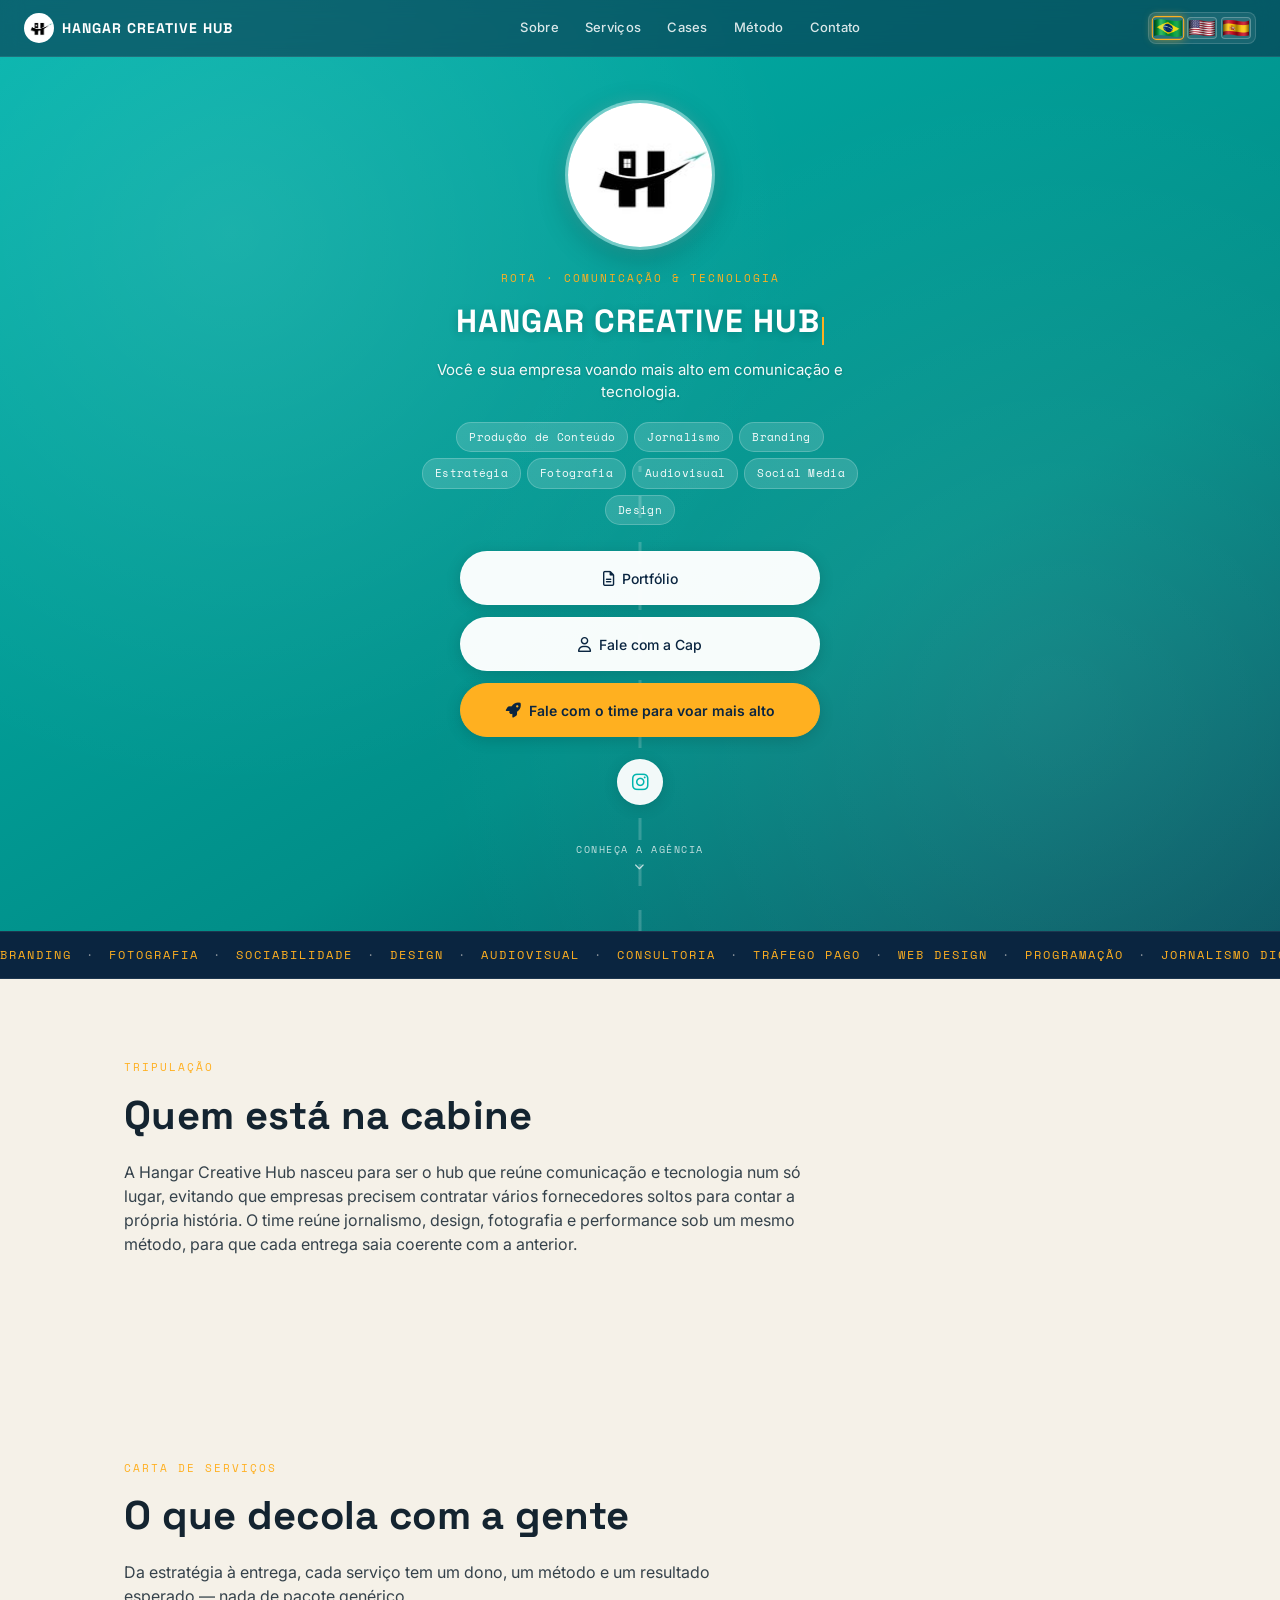
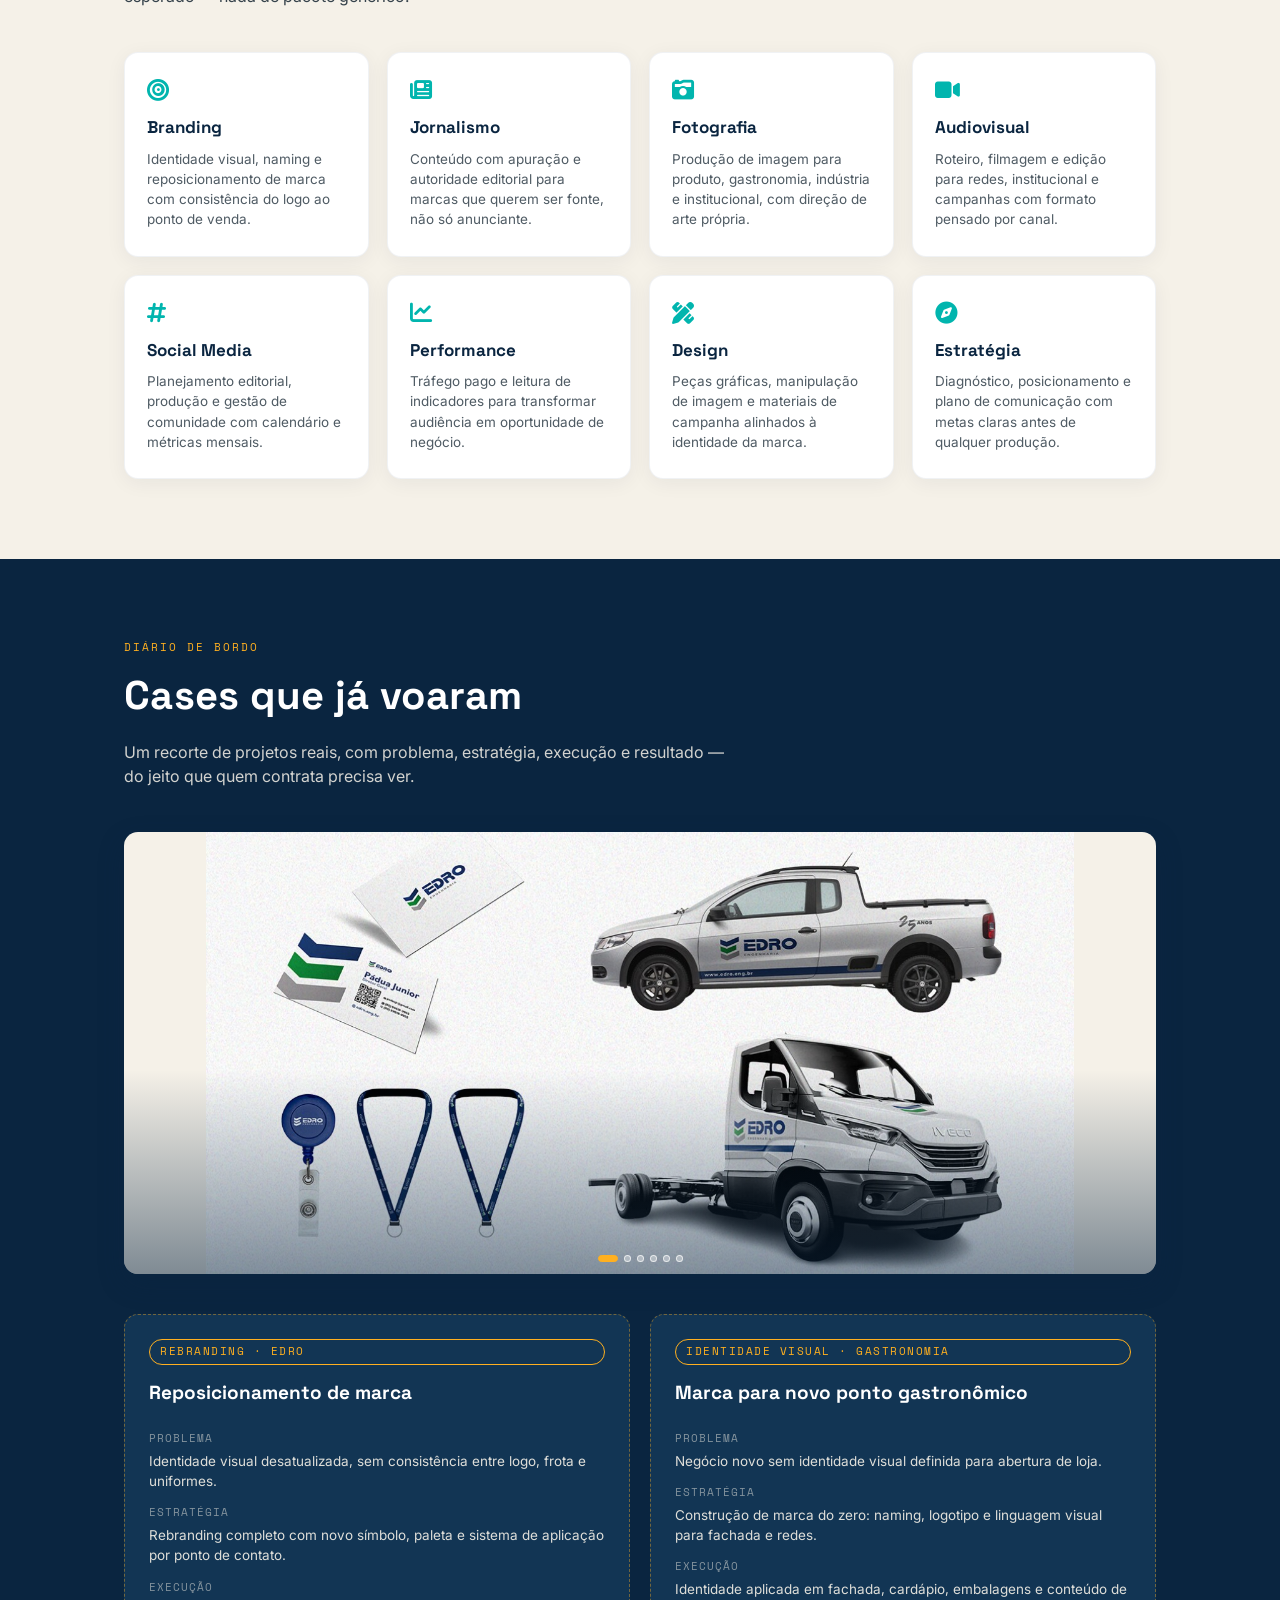
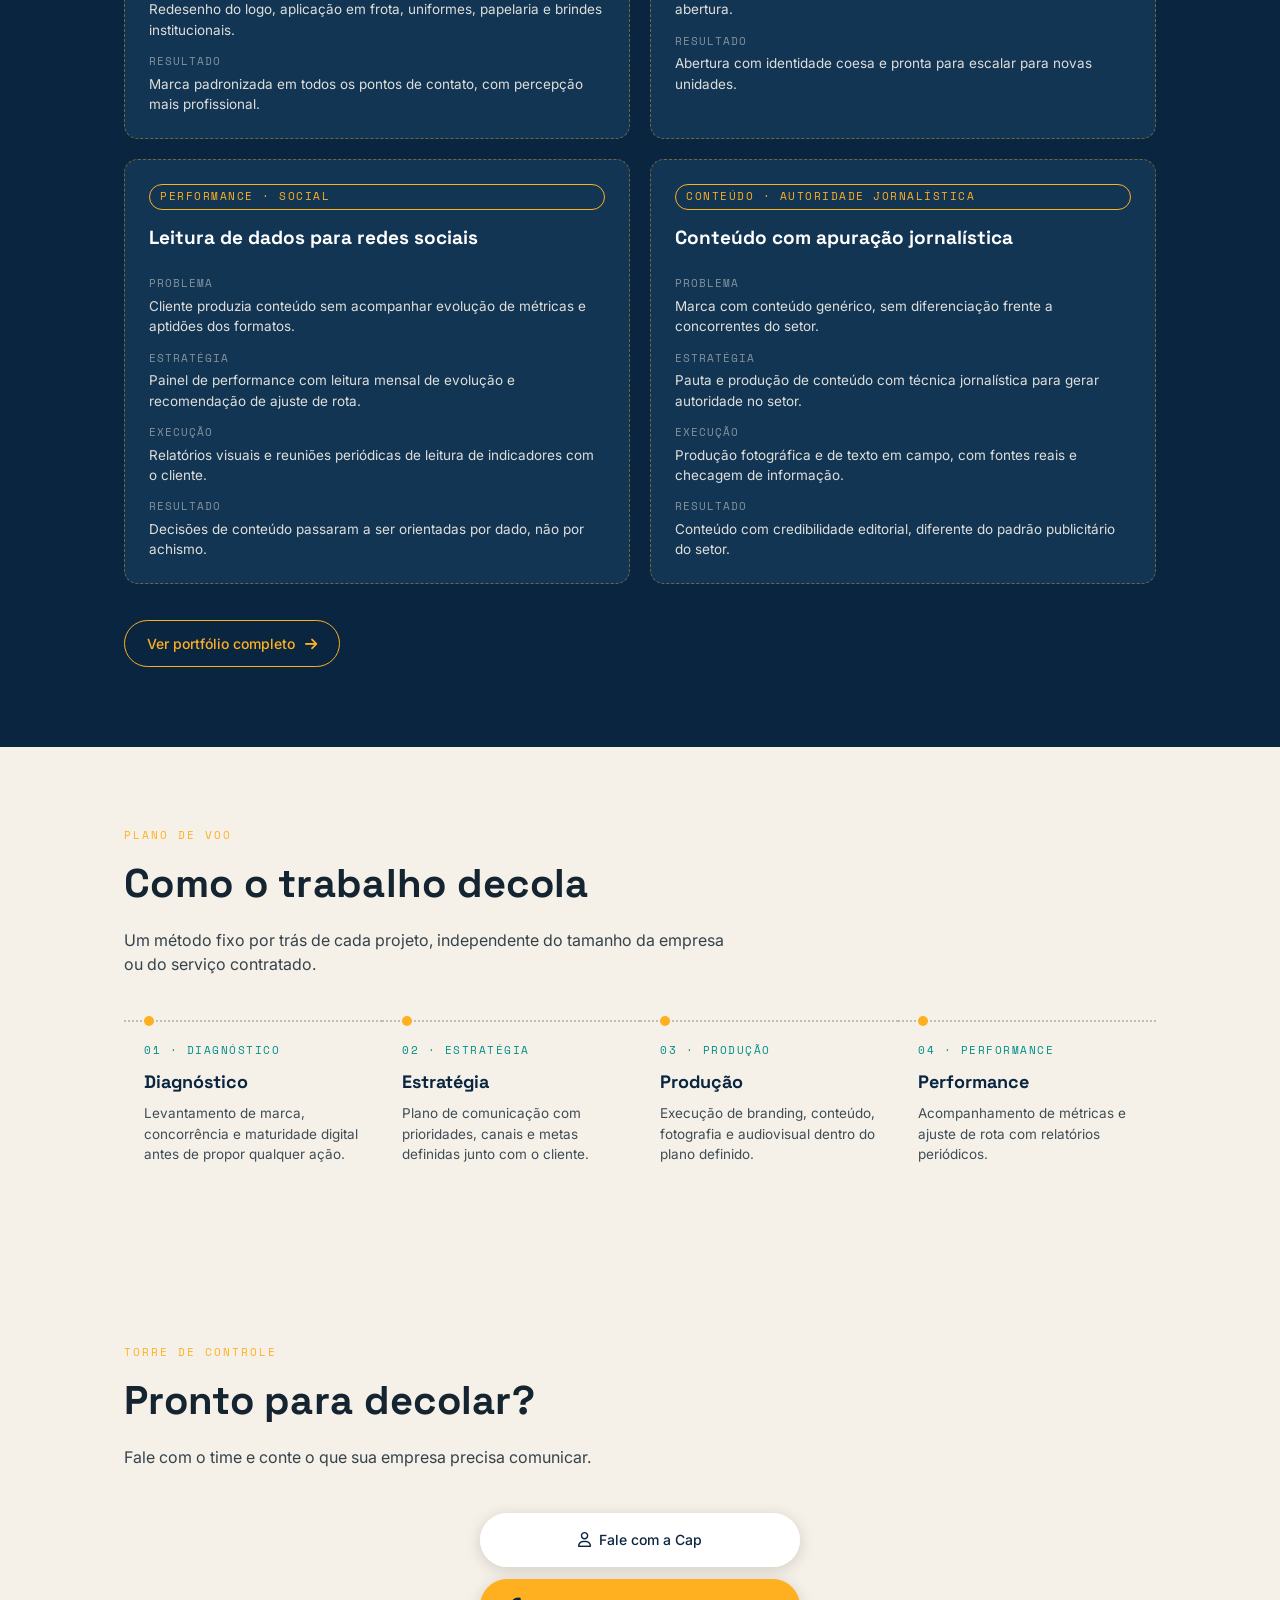
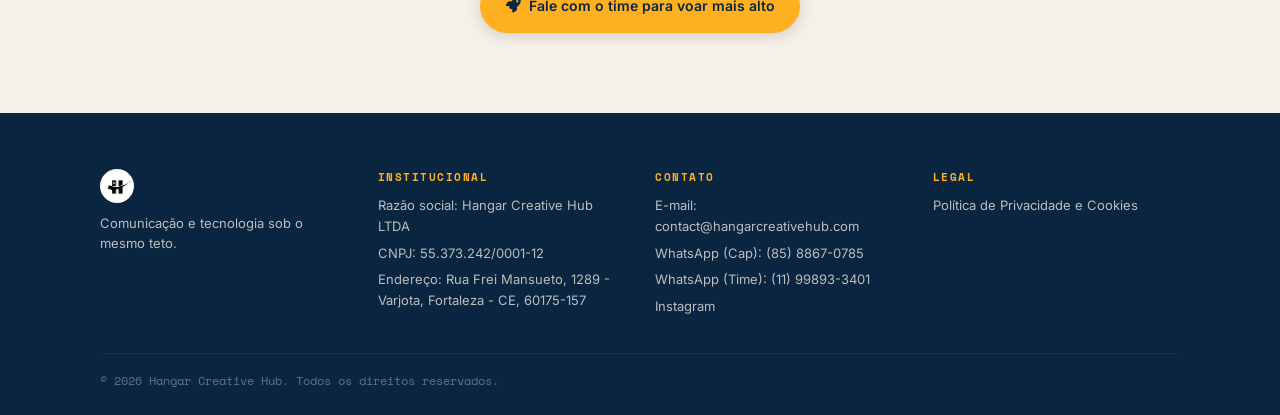
==== commit c304aec5: "Add files via upload" ====
--- a/index.html
+++ b/index.html
@@ -24,15 +24,15 @@
   "@context": "https://schema.org",
   "@type": "Organization",
   "name": "Hangar Creative Hub",
-  "legalName": "Hangar Creative Hub LTDA",
-  "taxID": "55.373.242/0001-12",
   "url": "https://www.hangarcreativehub.com/",
   "logo": "https://www.hangarcreativehub.com/images/logo-hangar.png",
   "description": "Agência de branding, jornalismo, conteúdo, performance e design.",
   "sameAs": ["https://www.instagram.com/hangarcreativehub/"],
+  "legalName": "Hangar Creative Hub LTDA",
+  "taxID": "55.373.242/0001-12",
   "address": {
     "@type": "PostalAddress",
-    "streetAddress": "Rua Frei Mansueto, 1289, Varjota",
+    "streetAddress": "Rua Frei Mansueto, 1289 - Varjota",
     "addressLocality": "Fortaleza",
     "addressRegion": "CE",
     "postalCode": "60175-157",
@@ -47,10 +47,11 @@
 <header class="topbar">
     <a href="#topo" class="topbar-logo">
         <img src="images/logo-hangar.png" alt="Hangar Creative Hub">
-        <span>HANGAR</span>
+        <span>HANGAR CREATIVE HUB</span>
     </a>
 
     <nav class="topbar-nav">
+        <a href="#sobre" data-i18n="nav.sobre">Sobre</a>
         <a href="#servicos" data-i18n="nav.servicos">Serviços</a>
         <a href="#cases" data-i18n="nav.cases">Cases</a>
         <a href="#metodo" data-i18n="nav.metodo">Método</a>
@@ -74,9 +75,7 @@
 
     <!-- HERO / CARTÃO DE LINKS -->
     <section class="hero">
-        <div class="hero-runway" aria-hidden="true">
-            <i class="fas fa-paper-plane hero-plane" aria-hidden="true"></i>
-        </div>
+        <div class="hero-runway" aria-hidden="true"></div>
         <div class="hero-inner">
             <img src="images/logo-hangar.png" alt="Hangar Creative Hub" class="profile-pic">
 
@@ -128,7 +127,7 @@
                 </a>
             </div>
 
-            <a class="scroll-cue" href="#servicos" aria-label="Rolar para saber mais">
+            <a class="scroll-cue" href="#sobre" aria-label="Rolar para saber mais">
                 <span data-i18n="hero.scroll">conheça a agência</span>
                 <i class="fas fa-chevron-down"></i>
             </a>
@@ -159,6 +158,13 @@
             <span data-i18n="board.10">JORNALISMO DIGITAL</span>
             <span>·</span>
         </div>
+    </section>
+
+    <!-- SOBRE -->
+    <section id="sobre" class="section section-light sobre">
+        <p class="eyebrow" data-i18n="sobre.eyebrow">TRIPULAÇÃO</p>
+        <h2 data-i18n="sobre.titulo">Quem está na cabine</h2>
+        <p class="section-lead" data-i18n="sobre.lead">A Hangar Creative Hub nasceu para ser o hub que reúne comunicação e tecnologia num só lugar, evitando que empresas precisem contratar vários fornecedores soltos para contar a própria história. O time reúne jornalismo, design, fotografia e performance sob um mesmo método, para que cada entrega saia coerente com a anterior.</p>
     </section>
 
     <!-- SERVIÇOS -->
@@ -216,6 +222,20 @@
         <p class="eyebrow" data-i18n="cases.eyebrow">DIÁRIO DE BORDO</p>
         <h2 data-i18n="cases.titulo">Cases que já voaram</h2>
         <p class="section-lead" data-i18n="cases.lead">Um recorte de projetos reais, com problema, estratégia, execução e resultado — do jeito que quem contrata precisa ver.</p>
+
+        <div class="case-carousel case-carousel-hero" data-autoplay="4000">
+            <div class="case-carousel-track">
+                <div class="case-slide"><img src="images/cases/edro-aplicacao.jpg" loading="lazy" alt="Identidade EDRO aplicada em frota, uniformes, cartões e crachás"></div>
+                <div class="case-slide"><img src="images/cases/gastronomia-marca.jpg" loading="lazy" alt="Identidade visual criada para a chef Marie Anne Bauer"></div>
+                <div class="case-slide"><img src="images/cases/gastronomia-instagram.jpg" loading="lazy" alt="Perfil e publicação no Instagram da chef Marie Anne Bauer"></div>
+                <div class="case-slide"><img src="images/cases/performance-insights.jpg" loading="lazy" alt="Insights de alcance de publicações — 49,4 mil, 69,8 mil e 63,3 mil contas alcançadas"></div>
+                <div class="case-slide"><img src="images/cases/jornalismo-entrevista.jpg" loading="lazy" alt="Entrevista em vídeo produzida com técnica jornalística"></div>
+                <div class="case-slide"><img src="images/cases/doc-antes-depois.jpg" loading="lazy" alt="Fachada antes e depois do trabalho da Hangar"></div>
+            </div>
+            <button type="button" class="case-nav prev" aria-label="Imagem anterior"><i class="fas fa-chevron-left"></i></button>
+            <button type="button" class="case-nav next" aria-label="Próxima imagem"><i class="fas fa-chevron-right"></i></button>
+            <div class="case-dots"></div>
+        </div>
 
         <div class="cases-grid">
             <article class="case-card">
@@ -314,56 +334,26 @@
         </ol>
     </section>
 
-    <!-- SOBRE -->
-    <section id="sobre" class="section section-dark sobre">
-        <p class="eyebrow" data-i18n="sobre.eyebrow">TRIPULAÇÃO</p>
-        <h2 data-i18n="sobre.titulo">Quem está na cabine</h2>
-        <p class="section-lead" data-i18n="sobre.lead">A Hangar Creative Hub nasceu para ser o hub que reúne comunicação e tecnologia num só lugar, evitando que empresas precisem contratar vários fornecedores soltos para contar a própria história. O time reúne jornalismo, design, fotografia e performance sob um mesmo método, para que cada entrega saia coerente com a anterior.</p>
-        <p class="section-lead" data-i18n="sobre.lead2">Atendemos empresas com ambição interestadual e internacional, por isso o site e o atendimento já nascem em português, inglês e espanhol.</p>
-    </section>
-
-    <!-- DEPOIMENTOS -->
-    <section id="depoimentos" class="section section-light">
-        <p class="eyebrow" data-i18n="depo.eyebrow">RELATO DE PASSAGEIROS</p>
-        <h2 data-i18n="depo.titulo">O que dizem os clientes</h2>
-        <div class="cards-grid testimonials">
-            <blockquote class="testimonial">
-                <p data-i18n="depo1.texto">"[Inserir depoimento real de cliente sobre o trabalho da Hangar aqui.]"</p>
-                <cite data-i18n="depo1.autor">— [Nome do cliente, empresa]</cite>
-            </blockquote>
-            <blockquote class="testimonial">
-                <p data-i18n="depo2.texto">"[Inserir depoimento real de cliente sobre o trabalho da Hangar aqui.]"</p>
-                <cite data-i18n="depo2.autor">— [Nome do cliente, empresa]</cite>
-            </blockquote>
-            <blockquote class="testimonial">
-                <p data-i18n="depo3.texto">"[Inserir depoimento real de cliente sobre o trabalho da Hangar aqui.]"</p>
-                <cite data-i18n="depo3.autor">— [Nome do cliente, empresa]</cite>
-            </blockquote>
-        </div>
-    </section>
-
     <!-- CONTATO -->
-    <section id="contato" class="section section-dark contato">
-        <div class="contato-inner">
-            <p class="eyebrow" data-i18n="contato.eyebrow">TORRE DE CONTROLE</p>
-            <h2 data-i18n="contato.titulo">Pronto para decolar?</h2>
-            <p class="section-lead" data-i18n="contato.lead">Fale com o time e conte o que sua empresa precisa comunicar.</p>
-            <div class="buttons-container narrow">
-                <a href="https://api.whatsapp.com/send?phone=558588670785&text=Olá! Gostaria de falar com a Cap da Hangar Creative Hub."
-                   class="link-button cap" target="_blank" rel="noopener noreferrer">
-                    <div class="link-button-content">
-                        <i class="far fa-user"></i>
-                        <span class="button-text" data-i18n="btn.cap">Fale com a Cap</span>
-                    </div>
-                </a>
-                <a href="https://api.whatsapp.com/send?phone=5511998933401&text=Olá! Quero falar com o time da Hangar Creative Hub e voar mais alto."
-                   class="link-button" target="_blank" rel="noopener noreferrer">
-                    <div class="link-button-content">
-                        <i class="fas fa-rocket"></i>
-                        <span class="button-text" data-i18n="btn.team">Fale com o time para voar mais alto</span>
-                    </div>
-                </a>
-            </div>
+    <section id="contato" class="section section-light contato">
+        <p class="eyebrow" data-i18n="contato.eyebrow">TORRE DE CONTROLE</p>
+        <h2 data-i18n="contato.titulo">Pronto para decolar?</h2>
+        <p class="section-lead" data-i18n="contato.lead">Fale com o time e conte o que sua empresa precisa comunicar.</p>
+        <div class="buttons-container narrow">
+            <a href="https://api.whatsapp.com/send?phone=558588670785&text=Olá! Gostaria de falar com a Cap da Hangar Creative Hub."
+               class="link-button cap" target="_blank" rel="noopener noreferrer">
+                <div class="link-button-content">
+                    <i class="far fa-user"></i>
+                    <span class="button-text" data-i18n="btn.cap">Fale com a Cap</span>
+                </div>
+            </a>
+            <a href="https://api.whatsapp.com/send?phone=5511998933401&text=Olá! Quero falar com o time da Hangar Creative Hub e voar mais alto."
+               class="link-button" target="_blank" rel="noopener noreferrer">
+                <div class="link-button-content">
+                    <i class="fas fa-rocket"></i>
+                    <span class="button-text" data-i18n="btn.team">Fale com o time para voar mais alto</span>
+                </div>
+            </a>
         </div>
     </section>
 
@@ -380,13 +370,13 @@
             <h4 data-i18n="footer.institucional">Institucional</h4>
             <p data-i18n="footer.razaosocial">Razão social: Hangar Creative Hub LTDA</p>
             <p data-i18n="footer.cnpj">CNPJ: 55.373.242/0001-12</p>
-            <p data-i18n="footer.endereco">Endereço: Rua Frei Mansueto, 1289, Varjota, Fortaleza — CE, 60175-157</p>
-            <p data-i18n="footer.socia">Sócia-administradora: Marcilia Martins Cavalcante</p>
+            <p data-i18n="footer.endereco">Endereço: Rua Frei Mansueto, 1289 - Varjota, Fortaleza - CE, 60175-157</p>
         </div>
         <div>
             <h4 data-i18n="footer.contato">Contato</h4>
-            <p data-i18n="footer.email">E-mail: [inserir e-mail de contato]</p>
-            <p><a href="tel:+558588670785">(85) 8867-0785</a></p>
+            <p data-i18n="footer.email">E-mail: contact@hangarcreativehub.com</p>
+            <p><a href="https://api.whatsapp.com/send?phone=558588670785&text=Olá! Gostaria de falar com a Cap da Hangar Creative Hub." target="_blank" rel="noopener noreferrer">WhatsApp (Cap): (85) 8867-0785</a></p>
+            <p><a href="https://api.whatsapp.com/send?phone=5511998933401&text=Olá! Quero falar com o time da Hangar Creative Hub e voar mais alto." target="_blank" rel="noopener noreferrer">WhatsApp (Time): (11) 99893-3401</a></p>
             <p><a href="https://www.instagram.com/hangarcreativehub/" target="_blank" rel="noopener noreferrer">Instagram</a></p>
         </div>
         <div>
@@ -394,7 +384,7 @@
             <p><a href="privacidade.html" data-i18n="footer.privacidade">Política de Privacidade e Cookies</a></p>
         </div>
     </div>
-    <p class="footer-copy" data-i18n="footer.copy">© 2026 Hangar Creative Hub LTDA — CNPJ 55.373.242/0001-12. Todos os direitos reservados.</p>
+    <p class="footer-copy" data-i18n="footer.copy">© 2026 Hangar Creative Hub. Todos os direitos reservados.</p>
 </footer>
 
 <script src="script.js"></script>
--- a/style.css
+++ b/style.css
@@ -5,8 +5,8 @@
 :root {
     --teal: #01B5AE;
     --teal-dark: #018E88;
-    --navy: #073B39;
-    --navy-soft: #0C4F4A;
+    --navy: #0A2540;
+    --navy-soft: #123554;
     --sand: #F5F1E8;
     --amber: #FFB020;
     --white: #FFFFFF;
@@ -59,7 +59,7 @@
     align-items: center;
     justify-content: space-between;
     padding: 12px 24px;
-    background: rgba(7, 59, 57, 0.55);
+    background: rgba(10, 37, 64, 0.55);
     backdrop-filter: blur(10px);
     -webkit-backdrop-filter: blur(10px);
     border-bottom: 1px solid rgba(255, 255, 255, 0.08);
@@ -96,21 +96,7 @@
     letter-spacing: 0.3px;
     transition: color 0.2s ease;
     position: relative;
-    padding-bottom: 3px;
-}
-
-.topbar-nav a::after {
-    content: '';
-    position: absolute;
-    left: 0;
-    bottom: 0;
-    width: 0%;
-    height: 1.5px;
-    background: var(--amber);
-    transition: width 0.25s ease;
-}
-
-.topbar-nav a:hover::after { width: 100%; }
+}
 
 .topbar-nav a:hover { color: var(--amber); }
 
@@ -187,24 +173,6 @@
     pointer-events: none;
 }
 
-.hero-plane {
-    position: absolute;
-    left: 50%;
-    bottom: 0;
-    color: var(--amber);
-    font-size: 14px;
-    transform: translateX(-50%) rotate(-90deg);
-    animation: flyUp 5s ease-in-out infinite;
-    text-shadow: 0 0 10px rgba(255, 176, 32, 0.6);
-}
-
-@keyframes flyUp {
-    0% { bottom: 0%; opacity: 0; }
-    10% { opacity: 1; }
-    90% { opacity: 1; }
-    100% { bottom: 100%; opacity: 0; }
-}
-
 .hero-inner {
     max-width: 440px;
     width: 100%;
@@ -405,13 +373,28 @@
 
 /* ============ SEÇÕES GERAIS ============ */
 .section {
+    position: relative;
+    scroll-margin-top: 80px;
     padding: 80px 24px;
     max-width: 1080px;
     margin: 0 auto;
 }
 
-.section-light { background: var(--sand); }
-.section-dark { background: var(--navy); color: var(--sand); }
+.section-light::before, .section-dark::before {
+    content: '';
+    position: absolute;
+    top: 0;
+    bottom: 0;
+    left: 50%;
+    right: 50%;
+    margin-left: -50vw;
+    margin-right: -50vw;
+    z-index: -1;
+}
+
+.section-light::before { background: var(--sand); }
+.section-dark::before { background: var(--navy); }
+.section-dark { color: var(--sand); }
 .section-dark .eyebrow { color: var(--amber); }
 .section-dark h2 { color: var(--white); }
 
@@ -447,26 +430,14 @@
     background: var(--white);
     border-radius: var(--radius-md);
     padding: 26px 22px;
-    box-shadow: 0 4px 20px rgba(7, 59, 57, 0.06);
-    border: 1px solid rgba(7, 59, 57, 0.06);
-    transition: transform 0.25s ease, box-shadow 0.25s ease, border-color 0.25s ease;
-}
-
-.service-card:hover {
-    transform: translateY(-6px);
-    box-shadow: 0 14px 34px rgba(7, 59, 57, 0.14);
-    border-color: rgba(1, 181, 174, 0.35);
-}
-
-.service-card i {
-    font-size: 22px;
-    color: var(--teal);
-    margin-bottom: 14px;
-    display: inline-block;
-    transition: transform 0.3s ease;
-}
-
-.service-card:hover i { transform: scale(1.18) rotate(-6deg); }
+    box-shadow: 0 4px 20px rgba(10, 37, 64, 0.06);
+    border: 1px solid rgba(10, 37, 64, 0.06);
+    transition: transform 0.2s ease, box-shadow 0.2s ease;
+}
+
+.service-card:hover { transform: translateY(-4px); box-shadow: 0 10px 30px rgba(10, 37, 64, 0.12); }
+
+.service-card i { font-size: 22px; color: var(--teal); margin-bottom: 14px; }
 
 .service-card h3 {
     font-family: var(--font-display);
@@ -480,28 +451,158 @@
 /* ============ CASES ============ */
 .cases-grid {
     display: grid;
-    grid-template-columns: 1fr;
+    grid-template-columns: repeat(2, 1fr);
     gap: 20px;
     margin-bottom: 36px;
 }
 
-@media (min-width: 700px) {
-    .cases-grid { grid-template-columns: repeat(2, 1fr); }
+@media (max-width: 720px) {
+    .cases-grid { grid-template-columns: 1fr; }
 }
 
 .case-card {
     background: var(--navy-soft);
+    color: var(--sand);
     border: 1px dashed rgba(255, 176, 32, 0.4);
     border-radius: var(--radius-md);
     padding: 24px;
-    transition: transform 0.25s ease, border-color 0.25s ease, box-shadow 0.25s ease;
+    display: flex;
+    flex-direction: column;
+    transition: transform 0.25s ease, box-shadow 0.25s ease;
 }
 
 .case-card:hover {
-    transform: translateY(-5px);
-    border-color: rgba(255, 176, 32, 0.9);
-    border-style: solid;
-    box-shadow: 0 16px 34px rgba(0, 0, 0, 0.25);
+    transform: translateY(-4px);
+    box-shadow: 0 14px 34px rgba(10, 37, 64, 0.22);
+}
+
+/* ============ CARROSSEL DE IMAGENS DOS CASES ============ */
+.case-carousel {
+    position: relative;
+    width: calc(100% + 48px);
+    margin: -24px -24px 18px;
+    aspect-ratio: 4 / 3;
+    overflow: hidden;
+    border-radius: var(--radius-md) var(--radius-md) 0 0;
+    background: var(--navy);
+    touch-action: pan-y;
+    box-shadow: 0 10px 26px rgba(10, 37, 64, 0.28);
+}
+
+.case-carousel::after {
+    content: '';
+    position: absolute;
+    inset: auto 0 0 0;
+    height: 46%;
+    background: linear-gradient(to top, rgba(10, 37, 64, 0.5), rgba(10, 37, 64, 0));
+    pointer-events: none;
+}
+
+.case-carousel-hero {
+    width: 100%;
+    margin: 0 0 40px;
+    aspect-ratio: 21 / 9;
+    border-radius: var(--radius-md);
+}
+
+@media (max-width: 720px) {
+    .case-carousel-hero { aspect-ratio: 4 / 3; }
+}
+
+.case-carousel-track {
+    display: flex;
+    height: 100%;
+    transition: transform 0.5s cubic-bezier(0.65, 0, 0.35, 1);
+}
+
+.case-slide {
+    flex: 0 0 100%;
+    height: 100%;
+    display: flex;
+    align-items: center;
+    justify-content: center;
+    background: var(--sand);
+    overflow: hidden;
+}
+
+.case-slide img {
+    width: 100%;
+    height: 100%;
+    object-fit: contain;
+    background: var(--sand);
+    transition: transform 0.6s ease;
+}
+
+.case-carousel:hover .case-slide img { transform: scale(1.04); }
+
+.case-nav {
+    position: absolute;
+    z-index: 2;
+    top: 50%;
+    transform: translateY(-50%);
+    width: 34px;
+    height: 34px;
+    border-radius: 50%;
+    border: 1px solid rgba(255, 255, 255, 0.25);
+    background: rgba(10, 37, 64, 0.55);
+    backdrop-filter: blur(3px);
+    color: var(--white);
+    display: flex;
+    align-items: center;
+    justify-content: center;
+    cursor: pointer;
+    font-size: 13px;
+    transition: background 0.2s ease, opacity 0.2s ease, transform 0.2s ease;
+    opacity: 0;
+}
+
+.case-carousel:hover .case-nav,
+.case-carousel:focus-within .case-nav {
+    opacity: 1;
+}
+
+.case-nav:hover { background: var(--amber); color: var(--navy); transform: translateY(-50%) scale(1.08); }
+.case-nav.prev { left: 10px; }
+.case-nav.next { right: 10px; }
+
+/* Em telas de toque, sempre visíveis (não há :hover confiável) */
+@media (hover: none) {
+    .case-nav { opacity: 0.85; }
+}
+
+.case-carousel:has(.case-slide:only-child) .case-nav,
+.case-carousel:has(.case-slide:only-child) .case-dots {
+    display: none;
+}
+
+.case-dots {
+    position: absolute;
+    z-index: 2;
+    left: 0;
+    right: 0;
+    bottom: 12px;
+    display: flex;
+    justify-content: center;
+    gap: 6px;
+}
+
+.case-dot {
+    width: 7px;
+    height: 7px;
+    border-radius: 50px;
+    border: 1px solid rgba(255, 255, 255, 0.7);
+    background: rgba(255, 255, 255, 0.35);
+    padding: 0;
+    cursor: pointer;
+    transition: all 0.25s ease;
+}
+
+.case-dot:hover { background: rgba(255, 255, 255, 0.6); }
+
+.case-dot.active {
+    width: 20px;
+    background: var(--amber);
+    border-color: var(--amber);
 }
 
 .case-tag {
@@ -564,7 +665,7 @@
 
 .flightpath li {
     padding: 20px;
-    border-top: 2px dotted rgba(7, 59, 57, 0.25);
+    border-top: 2px dotted rgba(10, 37, 64, 0.25);
     position: relative;
 }
 
@@ -577,18 +678,6 @@
     height: 10px;
     border-radius: 50%;
     background: var(--amber);
-    box-shadow: 0 0 0 0 rgba(255, 176, 32, 0.5);
-    animation: dotPulse 2.6s ease-out infinite;
-}
-
-.flightpath li:nth-child(2)::before { animation-delay: 0.4s; }
-.flightpath li:nth-child(3)::before { animation-delay: 0.8s; }
-.flightpath li:nth-child(4)::before { animation-delay: 1.2s; }
-
-@keyframes dotPulse {
-    0% { box-shadow: 0 0 0 0 rgba(255, 176, 32, 0.5); }
-    70% { box-shadow: 0 0 0 8px rgba(255, 176, 32, 0); }
-    100% { box-shadow: 0 0 0 0 rgba(255, 176, 32, 0); }
 }
 
 .flightpath .leg {
@@ -609,33 +698,8 @@
 
 .flightpath p { font-size: 13.5px; opacity: 0.8; line-height: 1.5; }
 
-/* ============ TESTEMUNHOS ============ */
-.testimonial {
-    background: var(--white);
-    border-radius: var(--radius-md);
-    padding: 26px 22px;
-    box-shadow: 0 4px 20px rgba(7, 59, 57, 0.06);
-    border: 1px solid rgba(7, 59, 57, 0.06);
-}
-
-.testimonial p { font-size: 14.5px; font-style: italic; opacity: 0.85; margin-bottom: 14px; line-height: 1.55; }
-.testimonial cite {
-    font-family: var(--font-mono);
-    font-size: 11.5px;
-    font-style: normal;
-    color: var(--teal-dark);
-    letter-spacing: 0.3px;
-}
-
 /* ============ CONTATO ============ */
-.contato-inner {
-    text-align: center;
-    max-width: 560px;
-    margin: 0 auto;
-}
-
-.contato .eyebrow { text-align: center; }
-.contato .section-lead { margin-left: auto; margin-right: auto; }
+.contato { text-align: left; }
 .contato .buttons-container { margin: 0 auto; }
 
 /* ============ FOOTER ============ */
@@ -681,15 +745,6 @@
 .reveal { opacity: 0; transform: translateY(18px); transition: opacity 0.6s ease, transform 0.6s ease; }
 .reveal.is-visible { opacity: 1; transform: translateY(0); }
 
-.cards-grid > .reveal:nth-child(1), .cases-grid > .reveal:nth-child(1), .flightpath > .reveal:nth-child(1) { transition-delay: 0s; }
-.cards-grid > .reveal:nth-child(2), .cases-grid > .reveal:nth-child(2), .flightpath > .reveal:nth-child(2) { transition-delay: 0.08s; }
-.cards-grid > .reveal:nth-child(3), .cases-grid > .reveal:nth-child(3), .flightpath > .reveal:nth-child(3) { transition-delay: 0.16s; }
-.cards-grid > .reveal:nth-child(4), .cases-grid > .reveal:nth-child(4), .flightpath > .reveal:nth-child(4) { transition-delay: 0.24s; }
-.cards-grid > .reveal:nth-child(5) { transition-delay: 0.32s; }
-.cards-grid > .reveal:nth-child(6) { transition-delay: 0.4s; }
-.cards-grid > .reveal:nth-child(7) { transition-delay: 0.48s; }
-.cards-grid > .reveal:nth-child(8) { transition-delay: 0.56s; }
-
 /* ============ RESPONSIVO ============ */
 @media (max-width: 480px) {
     .hero h1 { font-size: 26px; }
